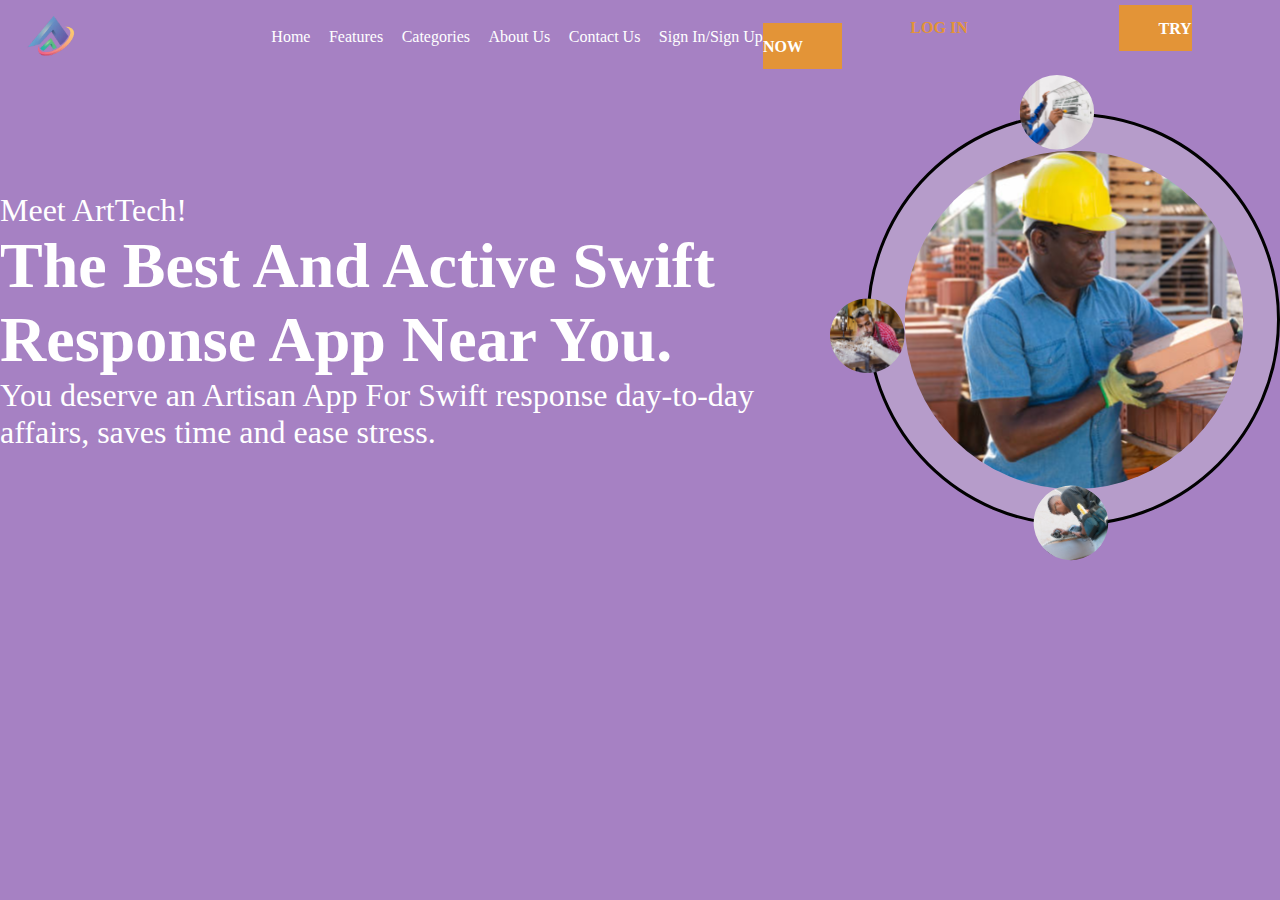
==== index.html @ ca1796ed "Started on the Hero section" ====
<!DOCTYPE html>
<html lang="en">

<head>
    <meta charset="UTF-8">
    <meta http-equiv="X-UA-Compatible" content="IE=edge">
    <meta name="viewport" content="width=device-width, initial-scale=1.0">
    <title>ArtTech</title>
    <link rel="stylesheet" href="style.css">
</head>

<body>

<nav>
    <div class="logo">
        <img src="images/logo.png" alt="logo">
    </div>
    <div class="middleNav">
        <a href="#">Home</a>
        <a href="#">Features</a>
        <a href="#">Categories</a>
        <a href="#">About Us</a>
        <a href="#">Contact Us</a>
        <a href="#">Sign In/Sign Up</a>
    </div>
    <div class="rightNav">
        <a href="#">LOG IN</a>
        <a href="#"><span class="backNav">TRY NOW</span></a>
    </div>
</nav>

<section class="heroSection">
    <div class="heroText">
        <p>Meet ArtTech!</p>
        <h1>The Best And Active Swift Response App Near You.</h1>
        <p>You deserve an Artisan App For Swift response day-to-day affairs, saves time and ease stress.</p>
    </div>
    <div class="heroSvg">
        <svg width="450" height="486" viewBox="0 0 450 486" fill="none" xmlns="http://www.w3.org/2000/svg" xmlns:xlink="http://www.w3.org/1999/xlink">
            <path d="M448.5 244.378C448.5 357.589 356.643 449.368 243.329 449.368C130.014 449.368 38.1573 357.589 38.1573 244.378C38.1573 131.166 130.014 39.3881 243.329 39.3881C356.643 39.3881 448.5 131.166 448.5 244.378Z" fill="#D9D9D9" fill-opacity="0.3" stroke="#010101" stroke-width="3"/>
            <ellipse cx="243.961" cy="245.009" rx="169.382" ry="169.233" fill="url(#pattern0)"/>
            <path d="M74.5786 260.796C74.5786 281.372 57.8836 298.053 37.2893 298.053C16.695 298.053 0 281.372 0 260.796C0 240.22 16.695 223.54 37.2893 223.54C57.8836 223.54 74.5786 240.22 74.5786 260.796Z" fill="url(#pattern1)"/>
            <ellipse cx="226.896" cy="37.2566" rx="37.2893" ry="37.2566" fill="url(#pattern2)"/>
            <ellipse rx="37.2683" ry="37.2776" transform="matrix(0.59789 -0.801579 0.802081 0.597215 240.954 447.864)" fill="url(#pattern3)"/>
            <defs>
            <pattern id="pattern0" patternContentUnits="objectBoundingBox" width="1" height="1">
            <use xlink:href="#image0_0_1" transform="translate(-0.285942) scale(0.00256844 0.00257069)"/>
            </pattern>
            <pattern id="pattern1" patternContentUnits="objectBoundingBox" width="1" height="1">
            <use xlink:href="#image1_0_1" transform="translate(-0.247509) scale(0.00244284 0.00244499)"/>
            </pattern>
            <pattern id="pattern2" patternContentUnits="objectBoundingBox" width="1" height="1">
            <use xlink:href="#image2_0_1" transform="translate(-0.249341) scale(0.00244883 0.00245098)"/>
            </pattern>
            <pattern id="pattern3" patternContentUnits="objectBoundingBox" width="1" height="1">
            <use xlink:href="#image3_0_1" transform="translate(-0.253884) scale(0.00246367)"/>
            </pattern>
            <image id="image0_0_1" width="612" height="389" xlink:href="[data-uri]"/>
            <image id="image1_0_1" width="612" height="409" xlink:href="[data-uri]"/>
            <image id="image2_0_1" width="612" height="408" xlink:href="[data-uri]"/>
            <image id="image3_0_1" width="612" height="406" xlink:href="[data-uri]"/>
            </defs>
            </svg>
    </div>
</section>

</body>

</html>
---- style.css ----
/*--- 01 TYPOGRAPHY SYSTEM

- Font sizes (px):
10 / 12 / 14 / 16 / 18 / 20 / 24 / 30 / 36 / 44 / 52 / 62 / 74 / 86 / 98

- Font weights:
Default: 400
Medium: 
Semi-bold: 
Bold: 

- Line heights:
Default: 1
Small: 
Medium: 
Paragraph default: 

- Letter spacing


-- 02 COLORS

- Primary: 
- Tints: 
- Shades: 
- Accents: 
- Greys:


--- 05 SHADOWS

--- 06 BORDER-RADIUS

Default: 

--- 07 WHITESPACE

- Spacing system (px)
2 / 4 / 8 / 12 / 16 / 24 / 32 / 48 / 64 / 80 / 96 / 128
*/


* {
    margin: 0%;
    padding: 0%;
    box-sizing: border-box;
}
body {
    background: #A681C3;
}

/****************************/
/* HEADER */
/****************************/


/****************************/
/* NAVIGATION */
/****************************/
nav {
    display: flex;
    flex-direction: row;
    justify-content: space-between;
    align-items: center;
    padding: 1% 2%;

}
nav img {
    width: 20%;
}
.logo {
    width: 20%;
}
.middleNav {
    width: 40%;
    display: flex;
    justify-content: space-between;
    
}
.middleNav a {
    color: white;
    text-decoration: none;
}
.rightNav {
    width: 40%;
    /* display: flex; */
    justify-content: space-around;
}
.rightNav a {
    color: #E39437;
    font-weight: 800;
    text-decoration: none;
    margin-left: 30%;

}
.backNav {
    background-color: #E39437;
    color: white;
    padding: 3% 8%;
}
.heroSection {
    display: flex;
    justify-content: space-between;
    align-items: center;
    color: white;
    font-size: 200%;
}
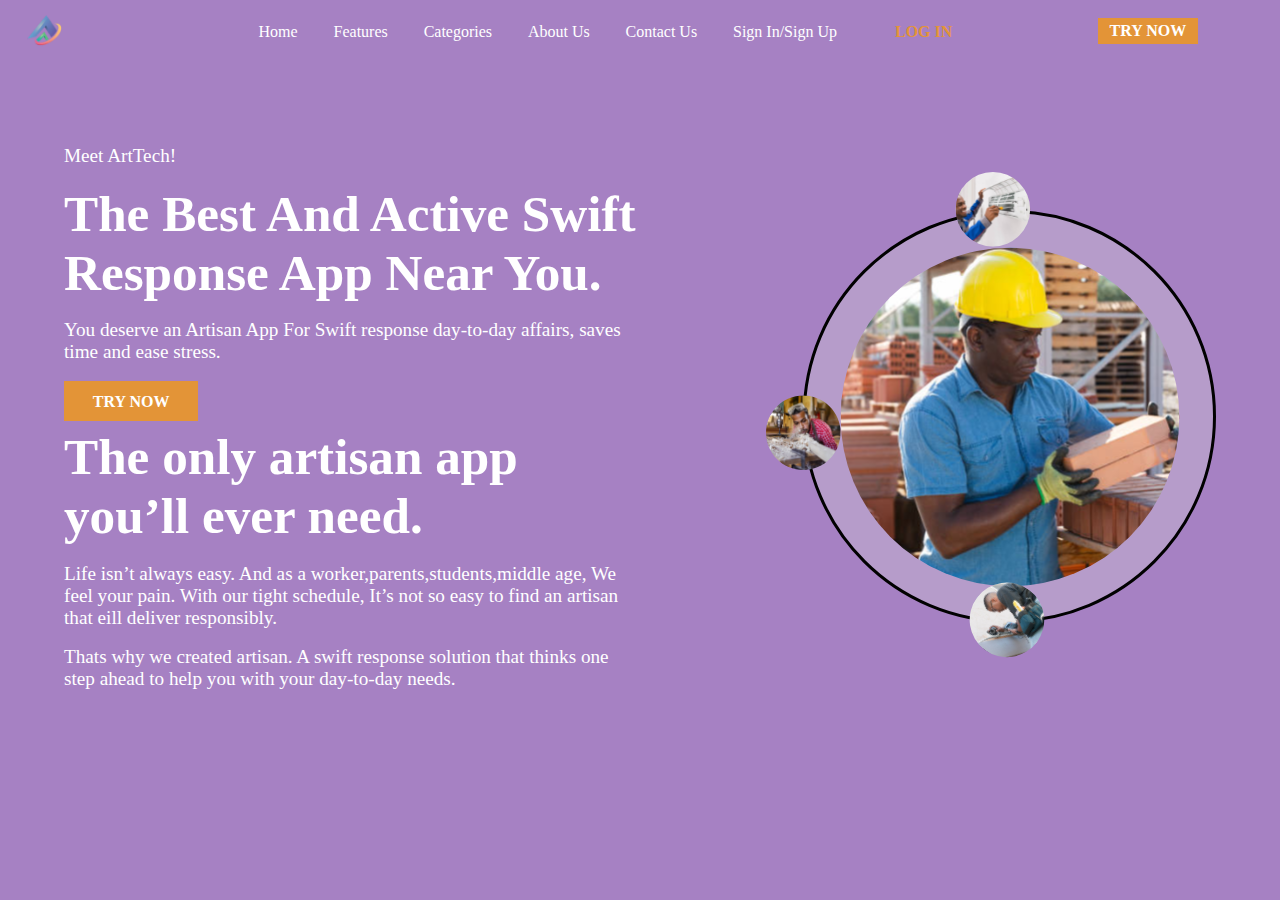
==== commit adc9a62b: "Finished with the hero section" ====
--- a/index.html
+++ b/index.html
@@ -24,8 +24,8 @@
         <a href="#">Sign In/Sign Up</a>
     </div>
     <div class="rightNav">
-        <a href="#">LOG IN</a>
-        <a href="#"><span class="backNav">TRY NOW</span></a>
+        <div class="rn1"><a href="#">LOG IN</a></div>
+        <div class="rn2"><a href="#"><span class="backNav">TRY NOW</span></a></div>
     </div>
 </nav>
 
@@ -34,9 +34,16 @@
         <p>Meet ArtTech!</p>
         <h1>The Best And Active Swift Response App Near You.</h1>
         <p>You deserve an Artisan App For Swift response day-to-day affairs, saves time and ease stress.</p>
+        <div class="try"><a href="#"><span class="tryNow">TRY NOW</span></a></div>
+        <h1>The only artisan app you’ll ever need.</h1>
+        <p>Life isn’t always easy. And as a worker,parents,students,middle age,
+            We feel your pain.  With our tight schedule, It’s not so easy to find an artisan
+            that eill deliver responsibly. </p>
+        <p>Thats why we created artisan. A swift response solution that thinks one  step
+            ahead to help you with your day-to-day needs.</p>
     </div>
     <div class="heroSvg">
-        <svg width="450" height="486" viewBox="0 0 450 486" fill="none" xmlns="http://www.w3.org/2000/svg" xmlns:xlink="http://www.w3.org/1999/xlink">
+        <svg class="eng" width="450" height="486" viewBox="0 0 450 486" fill="none" xmlns="http://www.w3.org/2000/svg" xmlns:xlink="http://www.w3.org/1999/xlink">
             <path d="M448.5 244.378C448.5 357.589 356.643 449.368 243.329 449.368C130.014 449.368 38.1573 357.589 38.1573 244.378C38.1573 131.166 130.014 39.3881 243.329 39.3881C356.643 39.3881 448.5 131.166 448.5 244.378Z" fill="#D9D9D9" fill-opacity="0.3" stroke="#010101" stroke-width="3"/>
             <ellipse cx="243.961" cy="245.009" rx="169.382" ry="169.233" fill="url(#pattern0)"/>
             <path d="M74.5786 260.796C74.5786 281.372 57.8836 298.053 37.2893 298.053C16.695 298.053 0 281.372 0 260.796C0 240.22 16.695 223.54 37.2893 223.54C57.8836 223.54 74.5786 240.22 74.5786 260.796Z" fill="url(#pattern1)"/>
--- a/style.css
+++ b/style.css
@@ -47,6 +47,7 @@
 }
 body {
     background: #A681C3;
+    font-family: "inter", Cambria, Cochin, Georgia, Times, 'Times New Roman', serif;
 }
 
 /****************************/
@@ -69,12 +70,12 @@
     width: 20%;
 }
 .logo {
-    width: 20%;
+    width: 15%;
 }
 .middleNav {
-    width: 40%;
+    width: 50%;
     display: flex;
-    justify-content: space-between;
+    justify-content: space-around;
     
 }
 .middleNav a {
@@ -82,15 +83,21 @@
     text-decoration: none;
 }
 .rightNav {
+    width: 30%;
+    display: flex;
+    justify-content: space-around;
+}
+.rn1 {
+    width: 50%;
+}
+.rn2 {
     width: 40%;
-    /* display: flex; */
-    justify-content: space-around;
 }
 .rightNav a {
     color: #E39437;
     font-weight: 800;
     text-decoration: none;
-    margin-left: 30%;
+    /* margin-left: 30%; */
 
 }
 .backNav {
@@ -98,10 +105,46 @@
     color: white;
     padding: 3% 8%;
 }
+
+/****************************/
+/* HERO SECTION */
+/****************************/
+
 .heroSection {
     display: flex;
     justify-content: space-between;
     align-items: center;
     color: white;
-    font-size: 200%;
+    /* font-size: 200%; */
+    margin: 5% 5%;
+
+}
+.heroText {
+    width: 50%;
+}
+
+/* .heroSvg {
+
+} */
+.heroText p {
+    font-size: 120%;
+    margin: 3% 0%;
+}
+.heroText h1 {
+    font-size: 320%;
+    margin: 3% 0%;
+}
+.try a {
+    text-decoration: none;
+}
+.try {
+    margin-top: 5%;
+}
+.tryNow {
+    /* margin: 3% 0%; */
+    background-color: #E39437;
+    color: white;
+    padding: 2% 5%;
+    font-weight: 800;
+    
 }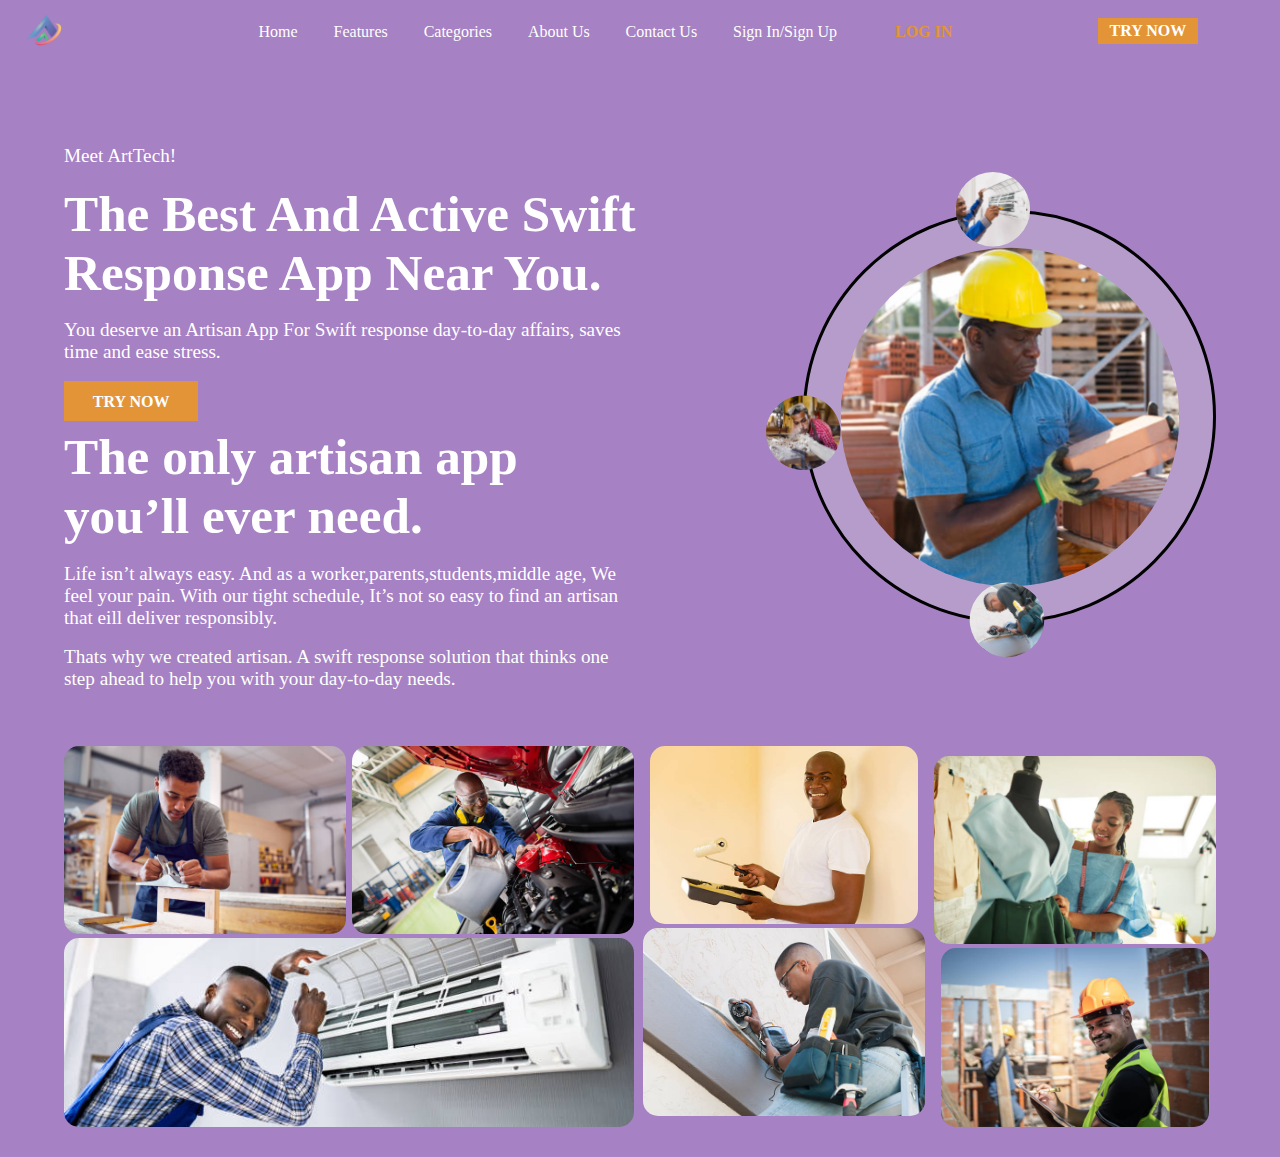
==== commit 3e0a91d6: "Added images, finished with the gallery section" ====
--- a/index.html
+++ b/index.html
@@ -11,66 +11,98 @@
 
 <body>
 
-<nav>
-    <div class="logo">
-        <img src="images/logo.png" alt="logo">
-    </div>
-    <div class="middleNav">
-        <a href="#">Home</a>
-        <a href="#">Features</a>
-        <a href="#">Categories</a>
-        <a href="#">About Us</a>
-        <a href="#">Contact Us</a>
-        <a href="#">Sign In/Sign Up</a>
-    </div>
-    <div class="rightNav">
-        <div class="rn1"><a href="#">LOG IN</a></div>
-        <div class="rn2"><a href="#"><span class="backNav">TRY NOW</span></a></div>
-    </div>
-</nav>
+    <nav>
+        <div class="logo">
+            <img src="images/logo.png" alt="logo">
+        </div>
+        <div class="middleNav">
+            <a href="#">Home</a>
+            <a href="#">Features</a>
+            <a href="#">Categories</a>
+            <a href="#">About Us</a>
+            <a href="#">Contact Us</a>
+            <a href="#">Sign In/Sign Up</a>
+        </div>
+        <div class="rightNav">
+            <div class="rn1"><a href="#">LOG IN</a></div>
+            <div class="rn2"><a href="#"><span class="backNav">TRY NOW</span></a></div>
+        </div>
+    </nav>
 
-<section class="heroSection">
-    <div class="heroText">
-        <p>Meet ArtTech!</p>
-        <h1>The Best And Active Swift Response App Near You.</h1>
-        <p>You deserve an Artisan App For Swift response day-to-day affairs, saves time and ease stress.</p>
-        <div class="try"><a href="#"><span class="tryNow">TRY NOW</span></a></div>
-        <h1>The only artisan app you’ll ever need.</h1>
-        <p>Life isn’t always easy. And as a worker,parents,students,middle age,
-            We feel your pain.  With our tight schedule, It’s not so easy to find an artisan
-            that eill deliver responsibly. </p>
-        <p>Thats why we created artisan. A swift response solution that thinks one  step
-            ahead to help you with your day-to-day needs.</p>
-    </div>
-    <div class="heroSvg">
-        <svg class="eng" width="450" height="486" viewBox="0 0 450 486" fill="none" xmlns="http://www.w3.org/2000/svg" xmlns:xlink="http://www.w3.org/1999/xlink">
-            <path d="M448.5 244.378C448.5 357.589 356.643 449.368 243.329 449.368C130.014 449.368 38.1573 357.589 38.1573 244.378C38.1573 131.166 130.014 39.3881 243.329 39.3881C356.643 39.3881 448.5 131.166 448.5 244.378Z" fill="#D9D9D9" fill-opacity="0.3" stroke="#010101" stroke-width="3"/>
-            <ellipse cx="243.961" cy="245.009" rx="169.382" ry="169.233" fill="url(#pattern0)"/>
-            <path d="M74.5786 260.796C74.5786 281.372 57.8836 298.053 37.2893 298.053C16.695 298.053 0 281.372 0 260.796C0 240.22 16.695 223.54 37.2893 223.54C57.8836 223.54 74.5786 240.22 74.5786 260.796Z" fill="url(#pattern1)"/>
-            <ellipse cx="226.896" cy="37.2566" rx="37.2893" ry="37.2566" fill="url(#pattern2)"/>
-            <ellipse rx="37.2683" ry="37.2776" transform="matrix(0.59789 -0.801579 0.802081 0.597215 240.954 447.864)" fill="url(#pattern3)"/>
-            <defs>
-            <pattern id="pattern0" patternContentUnits="objectBoundingBox" width="1" height="1">
-            <use xlink:href="#image0_0_1" transform="translate(-0.285942) scale(0.00256844 0.00257069)"/>
-            </pattern>
-            <pattern id="pattern1" patternContentUnits="objectBoundingBox" width="1" height="1">
-            <use xlink:href="#image1_0_1" transform="translate(-0.247509) scale(0.00244284 0.00244499)"/>
-            </pattern>
-            <pattern id="pattern2" patternContentUnits="objectBoundingBox" width="1" height="1">
-            <use xlink:href="#image2_0_1" transform="translate(-0.249341) scale(0.00244883 0.00245098)"/>
-            </pattern>
-            <pattern id="pattern3" patternContentUnits="objectBoundingBox" width="1" height="1">
-            <use xlink:href="#image3_0_1" transform="translate(-0.253884) scale(0.00246367)"/>
-            </pattern>
-            <image id="image0_0_1" width="612" height="389" xlink:href="[data-uri]"/>
-            <image id="image1_0_1" width="612" height="409" xlink:href="[data-uri]"/>
-            <image id="image2_0_1" width="612" height="408" xlink:href="[data-uri]"/>
-            <image id="image3_0_1" width="612" height="406" xlink:href="[data-uri]"/>
-            </defs>
+    <section class="heroSection">
+        <div class="heroText">
+            <p>Meet ArtTech!</p>
+            <h1>The Best And Active Swift Response App Near You.</h1>
+            <p>You deserve an Artisan App For Swift response day-to-day affairs, saves time and ease stress.</p>
+            <div class="try"><a href="#"><span class="tryNow">TRY NOW</span></a></div>
+            <h1>The only artisan app you’ll ever need.</h1>
+            <p>Life isn’t always easy. And as a worker,parents,students,middle age,
+                We feel your pain. With our tight schedule, It’s not so easy to find an artisan that eill deliver
+                responsibly. </p>
+            <p>Thats why we created artisan. A swift response solution that thinks one step ahead to help you with your
+                day-to-day needs.</p>
+        </div>
+        <div class="heroSvg">
+            <svg class="eng" width="450" height="486" viewBox="0 0 450 486" fill="none"
+                xmlns="http://www.w3.org/2000/svg" xmlns:xlink="http://www.w3.org/1999/xlink">
+                <path
+                    d="M448.5 244.378C448.5 357.589 356.643 449.368 243.329 449.368C130.014 449.368 38.1573 357.589 38.1573 244.378C38.1573 131.166 130.014 39.3881 243.329 39.3881C356.643 39.3881 448.5 131.166 448.5 244.378Z"
+                    fill="#D9D9D9" fill-opacity="0.3" stroke="#010101" stroke-width="3" />
+                <ellipse cx="243.961" cy="245.009" rx="169.382" ry="169.233" fill="url(#pattern0)" />
+                <path
+                    d="M74.5786 260.796C74.5786 281.372 57.8836 298.053 37.2893 298.053C16.695 298.053 0 281.372 0 260.796C0 240.22 16.695 223.54 37.2893 223.54C57.8836 223.54 74.5786 240.22 74.5786 260.796Z"
+                    fill="url(#pattern1)" />
+                <ellipse cx="226.896" cy="37.2566" rx="37.2893" ry="37.2566" fill="url(#pattern2)" />
+                <ellipse rx="37.2683" ry="37.2776"
+                    transform="matrix(0.59789 -0.801579 0.802081 0.597215 240.954 447.864)" fill="url(#pattern3)" />
+                <defs>
+                    <pattern id="pattern0" patternContentUnits="objectBoundingBox" width="1" height="1">
+                        <use xlink:href="#image0_0_1" transform="translate(-0.285942) scale(0.00256844 0.00257069)" />
+                    </pattern>
+                    <pattern id="pattern1" patternContentUnits="objectBoundingBox" width="1" height="1">
+                        <use xlink:href="#image1_0_1" transform="translate(-0.247509) scale(0.00244284 0.00244499)" />
+                    </pattern>
+                    <pattern id="pattern2" patternContentUnits="objectBoundingBox" width="1" height="1">
+                        <use xlink:href="#image2_0_1" transform="translate(-0.249341) scale(0.00244883 0.00245098)" />
+                    </pattern>
+                    <pattern id="pattern3" patternContentUnits="objectBoundingBox" width="1" height="1">
+                        <use xlink:href="#image3_0_1" transform="translate(-0.253884) scale(0.00246367)" />
+                    </pattern>
+                    <image id="image0_0_1" width="612" height="389"
+                        xlink:href="[data-uri]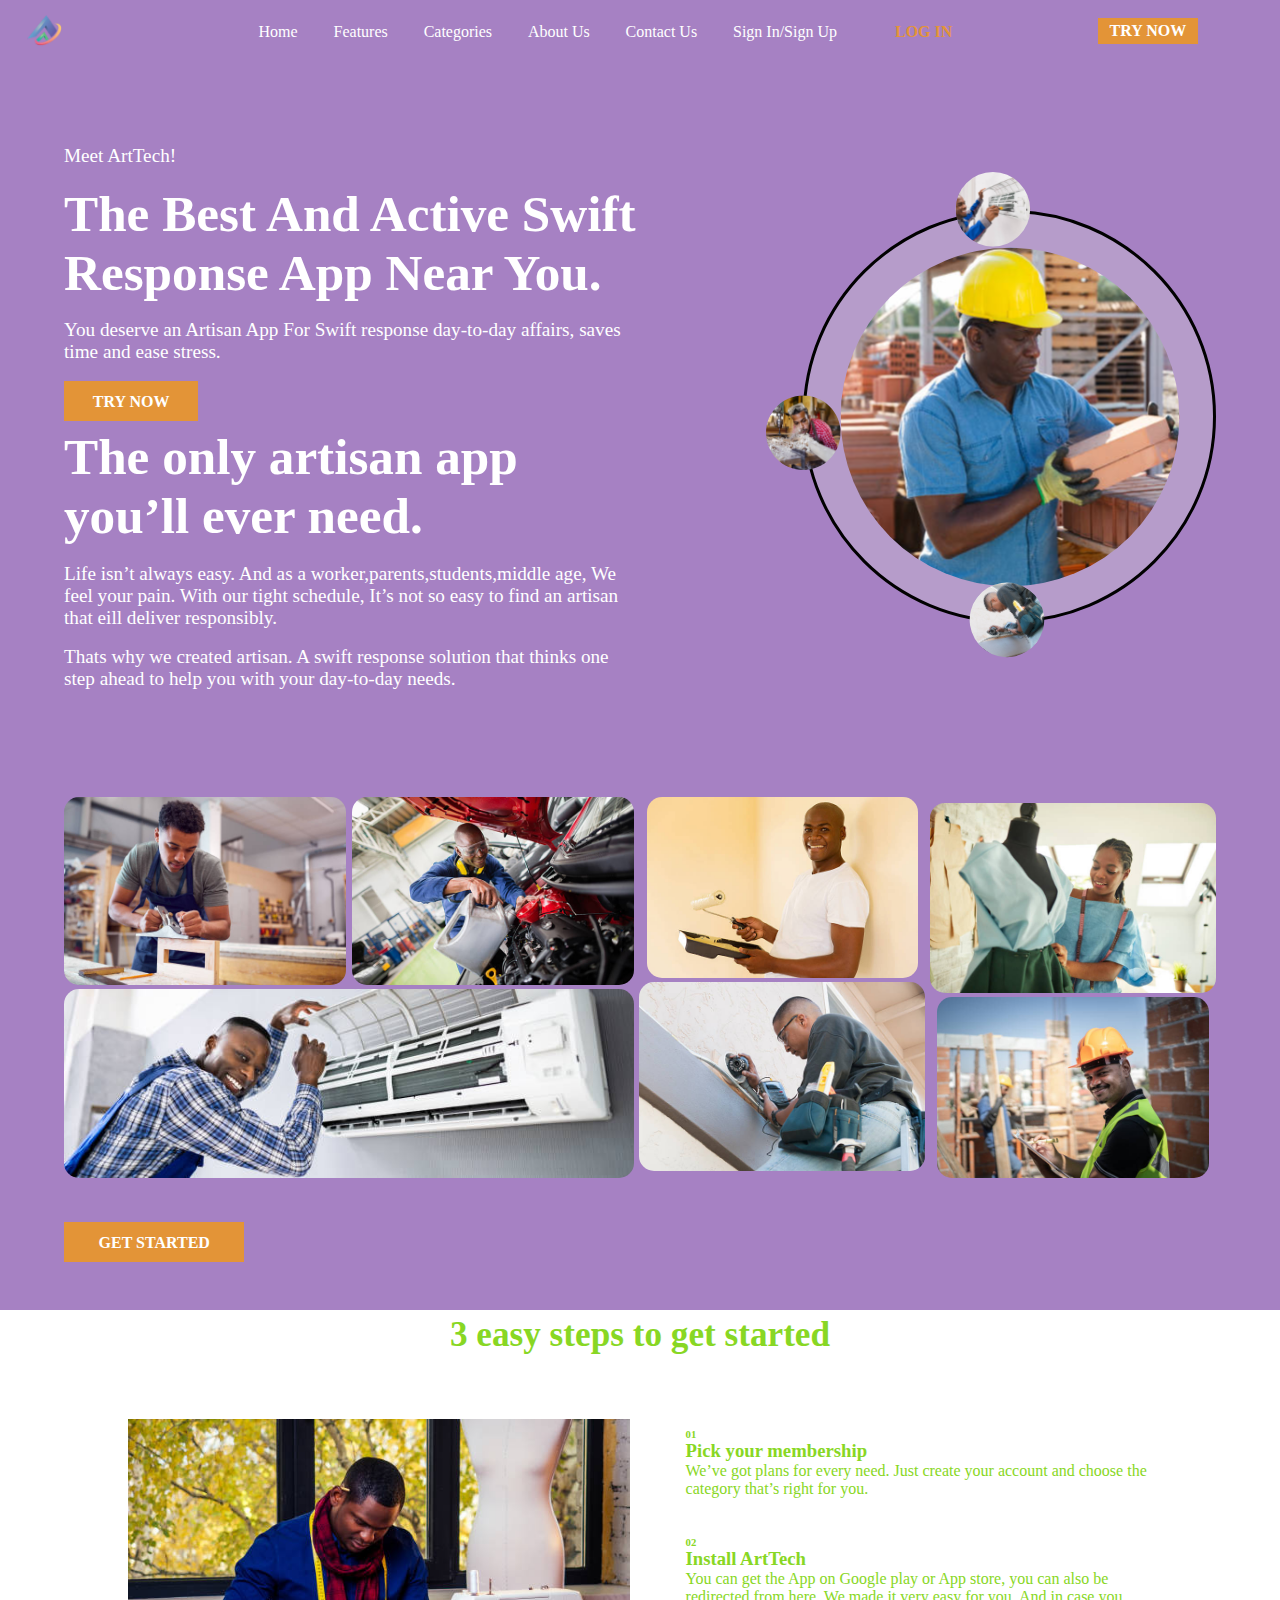
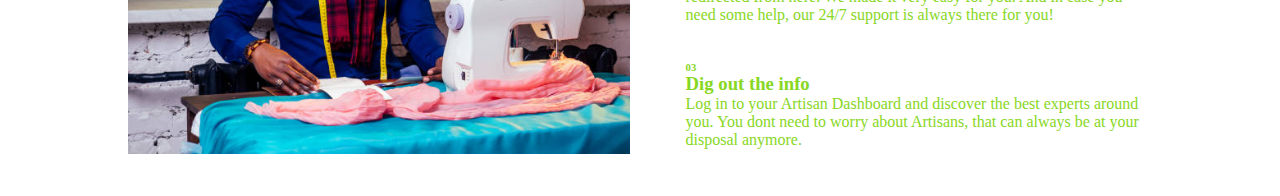
==== commit e1bf5d73: "Working on the Steps section" ====
--- a/index.html
+++ b/index.html
@@ -103,6 +103,39 @@
         </div>
 
     </section>
+    <div class="start"><a href="#"><span class="startNow">GET STARTED</span></a></div>
+
+    <section class="steps">
+        <h1>3 easy steps to get started</h1>
+        <div class="stepFlex">
+            <div class="stepImg">
+                <img src="images\tailor2.jpg" alt="image" class="tail">
+            </div>
+            <div class="stepText">
+                <div class="stepText1">
+                    <h6>01</h6>
+                    <h3>Pick your membership</h3>
+                    <p>We’ve got plans for every need. Just create your account and choose the category that’s right for
+                        you.</p>
+                </div>
+                <div class="stepText2">
+                    <h6>02</h6>
+                    <h3>Install ArtTech</h3>
+                    <p>You can get the App on Google play or App store, you can
+                        also be redirected from here. We made it very easy for you.
+                        And in case you need some help, our 24/7 support is always
+                        there for you!</p>
+                </div>
+                <div class="stepText3">
+                    <h6>03</h6>
+                    <h3>Dig out the info</h3>
+                    <p>Log in to your Artisan Dashboard and discover the best experts
+                        around you. You dont need to worry about Artisans, that can
+                        always be at your disposal anymore.</p>
+                </div>
+            </div>
+        </div>
+    </section>
 </body>
 
 </html>--- a/style.css
+++ b/style.css
@@ -46,25 +46,24 @@
     box-sizing: border-box;
 }
 body {
+    font-family: "inter", Cambria, Cochin, Georgia, Times, 'Times New Roman', serif;
+}
+
+/****************************/
+/* HEADER */
+/****************************/
+
+
+/****************************/
+/* NAVIGATION */
+/****************************/
+nav {
+    display: flex;
+    flex-direction: row;
+    justify-content: space-between;
+    align-items: center;
+    padding: 1% 2%;
     background: #A681C3;
-    font-family: "inter", Cambria, Cochin, Georgia, Times, 'Times New Roman', serif;
-}
-
-/****************************/
-/* HEADER */
-/****************************/
-
-
-/****************************/
-/* NAVIGATION */
-/****************************/
-nav {
-    display: flex;
-    flex-direction: row;
-    justify-content: space-between;
-    align-items: center;
-    padding: 1% 2%;
-
 }
 nav img {
     width: 20%;
@@ -116,8 +115,8 @@
     align-items: center;
     color: white;
     /* font-size: 200%; */
-    margin: 5% 5%;
-
+    padding: 5% 5%;
+    background: #A681C3;
 }
 .heroText {
     width: 50%;
@@ -156,7 +155,9 @@
 .gallery {
     display: flex;
     justify-content: space-between;
-    margin: -2% 5% 2% 5%;
+    padding: 2% 5% 10% 5%;
+    /* margin: -2% 5% 2% 5%; */
+    background: #A681C3;
 }
 .gallery img {
     border-radius: 15px;
@@ -182,7 +183,7 @@
 }
 
 .secondGal {
-    width: 24.5%;
+    width: 24.8%;
     display: flex;
     flex-direction: column;
     justify-content: space-around
@@ -196,7 +197,7 @@
 }
 
 .thirdGal {
-    width: 24.5%;
+    width: 24.8%;
     display: flex;
     flex-direction: column;
     justify-content: space-around
@@ -213,4 +214,48 @@
 }
 .upFirst img, .downFirst img {
     width: 100%;
+}
+.start a {
+    text-decoration: none;
+}
+.start {
+    margin: -6% 5% 4% 5%;
+}
+.startNow {
+    background-color: #E39437;
+    color: white;
+    padding: 1% 3%;
+    font-weight: 800;
+    
+}
+
+/****************************/
+/* STEPS SECTION */
+/****************************/
+
+.steps h1 {
+    font-size: 220%;
+    color: #88D724;
+    text-align: center;
+    margin: 5% 0%;
+}
+.stepFlex {
+    display: flex;
+    justify-content: space-between;
+    align-items: center;
+    margin: 3% 10%;
+}
+.tail {
+    width: 90%;
+}
+.stepText {
+    width: 50%;
+    display: flex;
+    /* justify-content: space-between; */
+    flex-direction: column;
+    align-items: cener;
+    color: #88D724;
+}
+.stepText2 {
+    margin: 8% 0%;
 }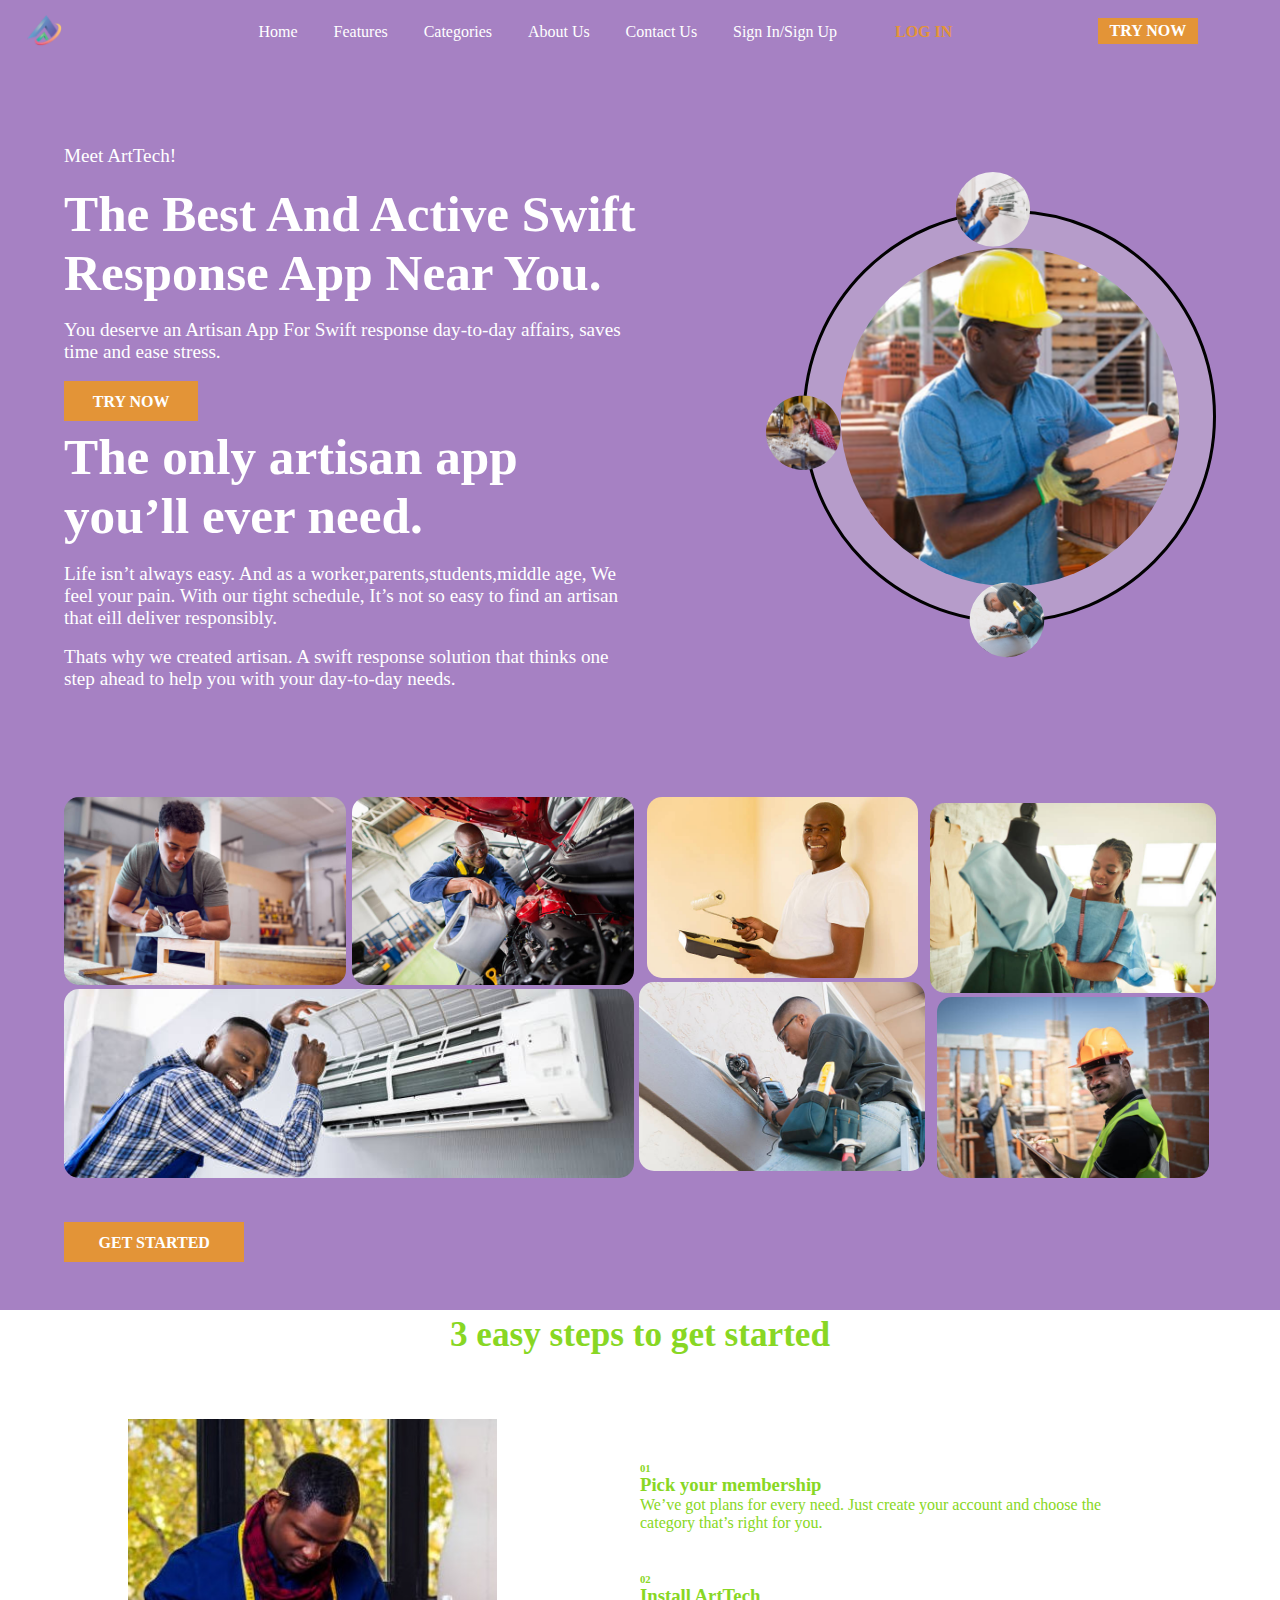
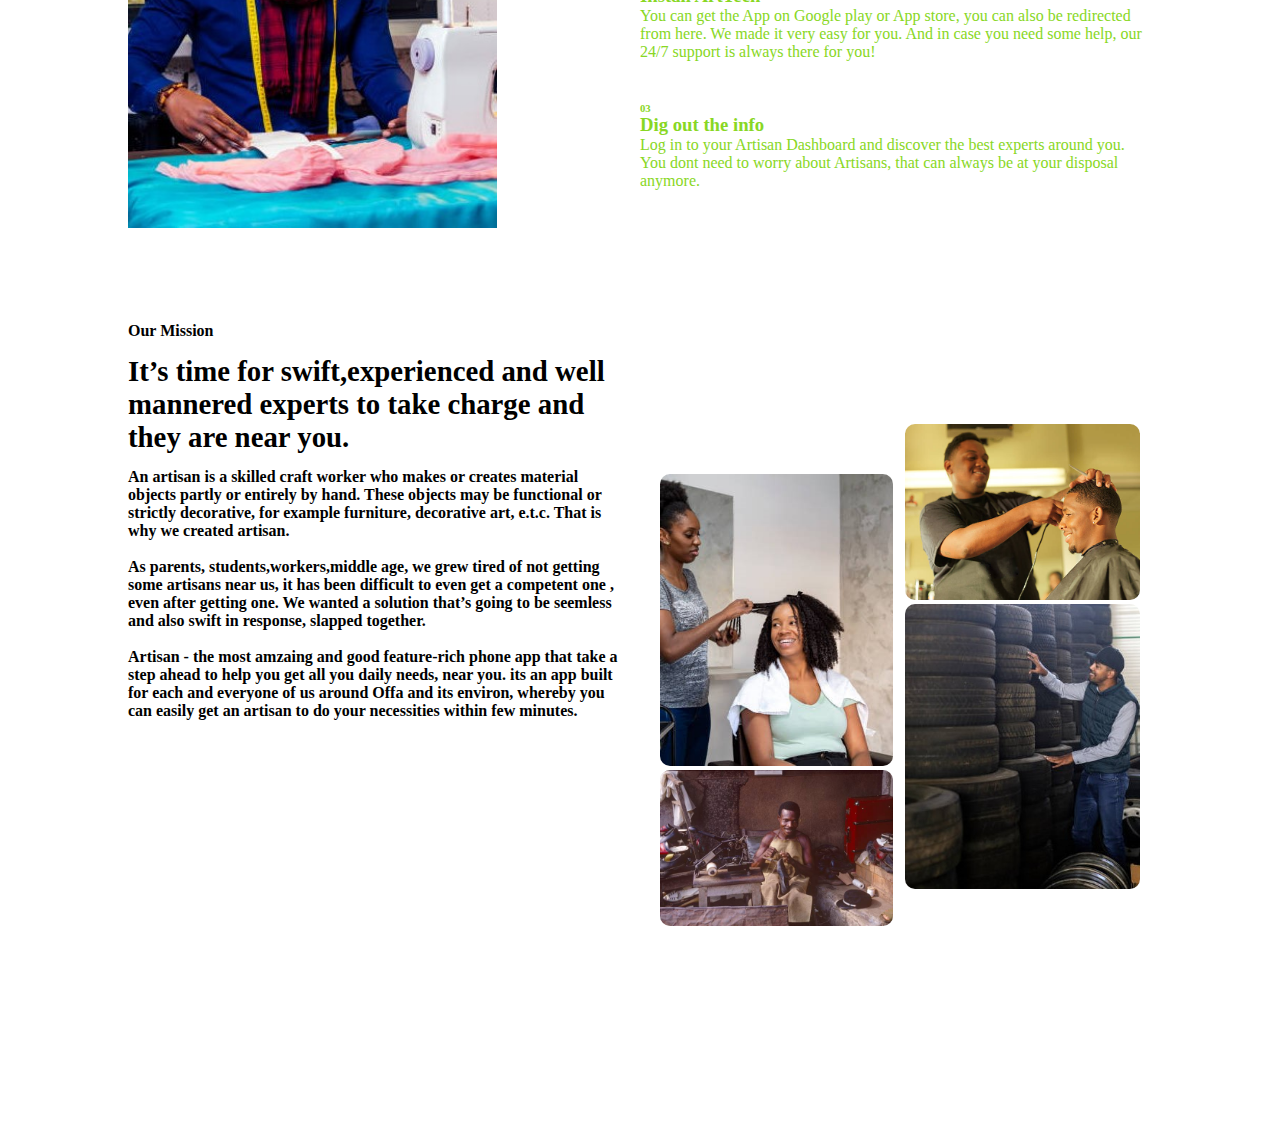
==== commit a0cf0824: "Finished the mission section" ====
--- a/index.html
+++ b/index.html
@@ -111,6 +111,7 @@
             <div class="stepImg">
                 <img src="images\tailor2.jpg" alt="image" class="tail">
             </div>
+
             <div class="stepText">
                 <div class="stepText1">
                     <h6>01</h6>
@@ -136,6 +137,32 @@
             </div>
         </div>
     </section>
+
+    <section class="mission">
+        <div class="missionText">
+            <p>Our Mission</p>
+            <h1>It’s time for swift,experienced and well mannered experts to take charge and they are near you.</h1>
+            <p>An artisan is a skilled craft worker who makes or creates material objects partly or entirely by hand.
+                These objects may be functional or strictly decorative, for example furniture, decorative art, e.t.c.
+                That is why we created artisan.</p><br>
+            <p>As parents, students,workers,middle age, we grew tired of not getting some artisans near us, it has been
+                difficult to even get a competent one , even after getting one. We wanted a solution that’s going to be
+                seemless and also swift in response, slapped together.</p><br>
+            <p>Artisan - the most amzaing and good feature-rich phone app that take a step ahead to help you get all you
+                daily needs, near you. its an app built for each and everyone of us around Offa and its environ, whereby
+                you can easily get an artisan to do your necessities within few minutes.</p><br>
+        </div>
+        <div class="missionImages">
+            <div class="firstImg">
+                <img src="images\stylist6.jpg" alt="image">
+                <img src="images\shoe2.jpg" alt="image">
+            </div>
+            <div class="secondImg">
+                <img src="images\barber5.jpg" alt="image">
+                <img src="images\vulcanizer.jpg" alt="image">
+            </div>
+        </div>
+    </section>
 </body>
 
 </html>--- a/style.css
+++ b/style.css
@@ -258,4 +258,51 @@
 }
 .stepText2 {
     margin: 8% 0%;
+}
+
+.stepImg {
+    width: 40%;
+}
+
+
+/****************************/
+/* MISSION SECTION */
+/****************************/
+
+.mission {
+    margin: 15% 10%;
+}
+.missionText h1 {
+    font-size: 180%;
+    margin: 3% 0%;
+}
+.missionText p {
+    font-weight: 700;
+}
+.mission {
+    display: flex;
+    justify-content: space-between;
+}
+.missionText {
+    width: 48%;
+    /* align-self: flex-start; */
+    margin-top: -10%;
+}
+.missionImages {
+    display: flex;
+    width: 48%;
+    /* align-self: flex-end; */
+    justify-content: space-between;
+}
+
+.firstImg img, .secondImg img {
+    width: 95%;
+    border-radius: 10px;
+    -webkit-border-radius: 10px;
+    -moz-border-radius: 10px;
+    -ms-border-radius: 10px;
+    -o-border-radius: 10px;
+}
+.firstImg {
+    margin-top: 10%;
 }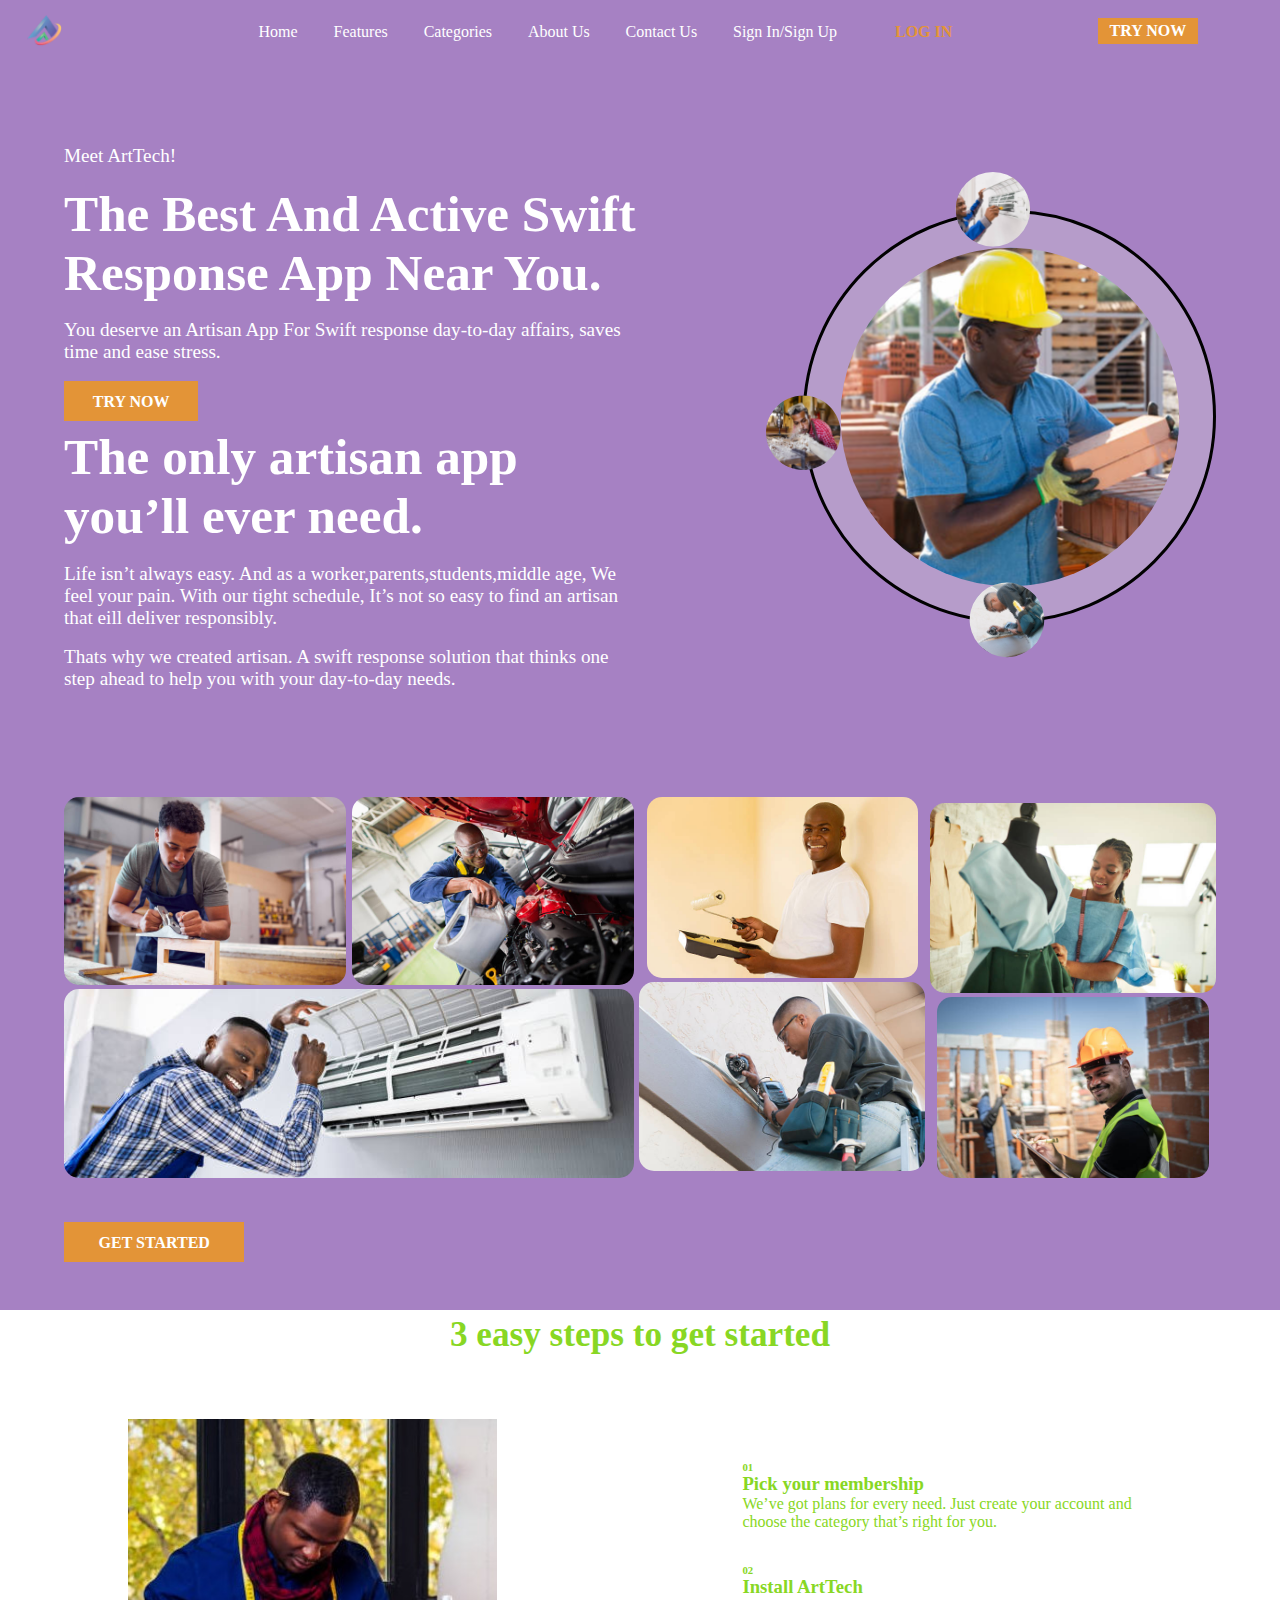
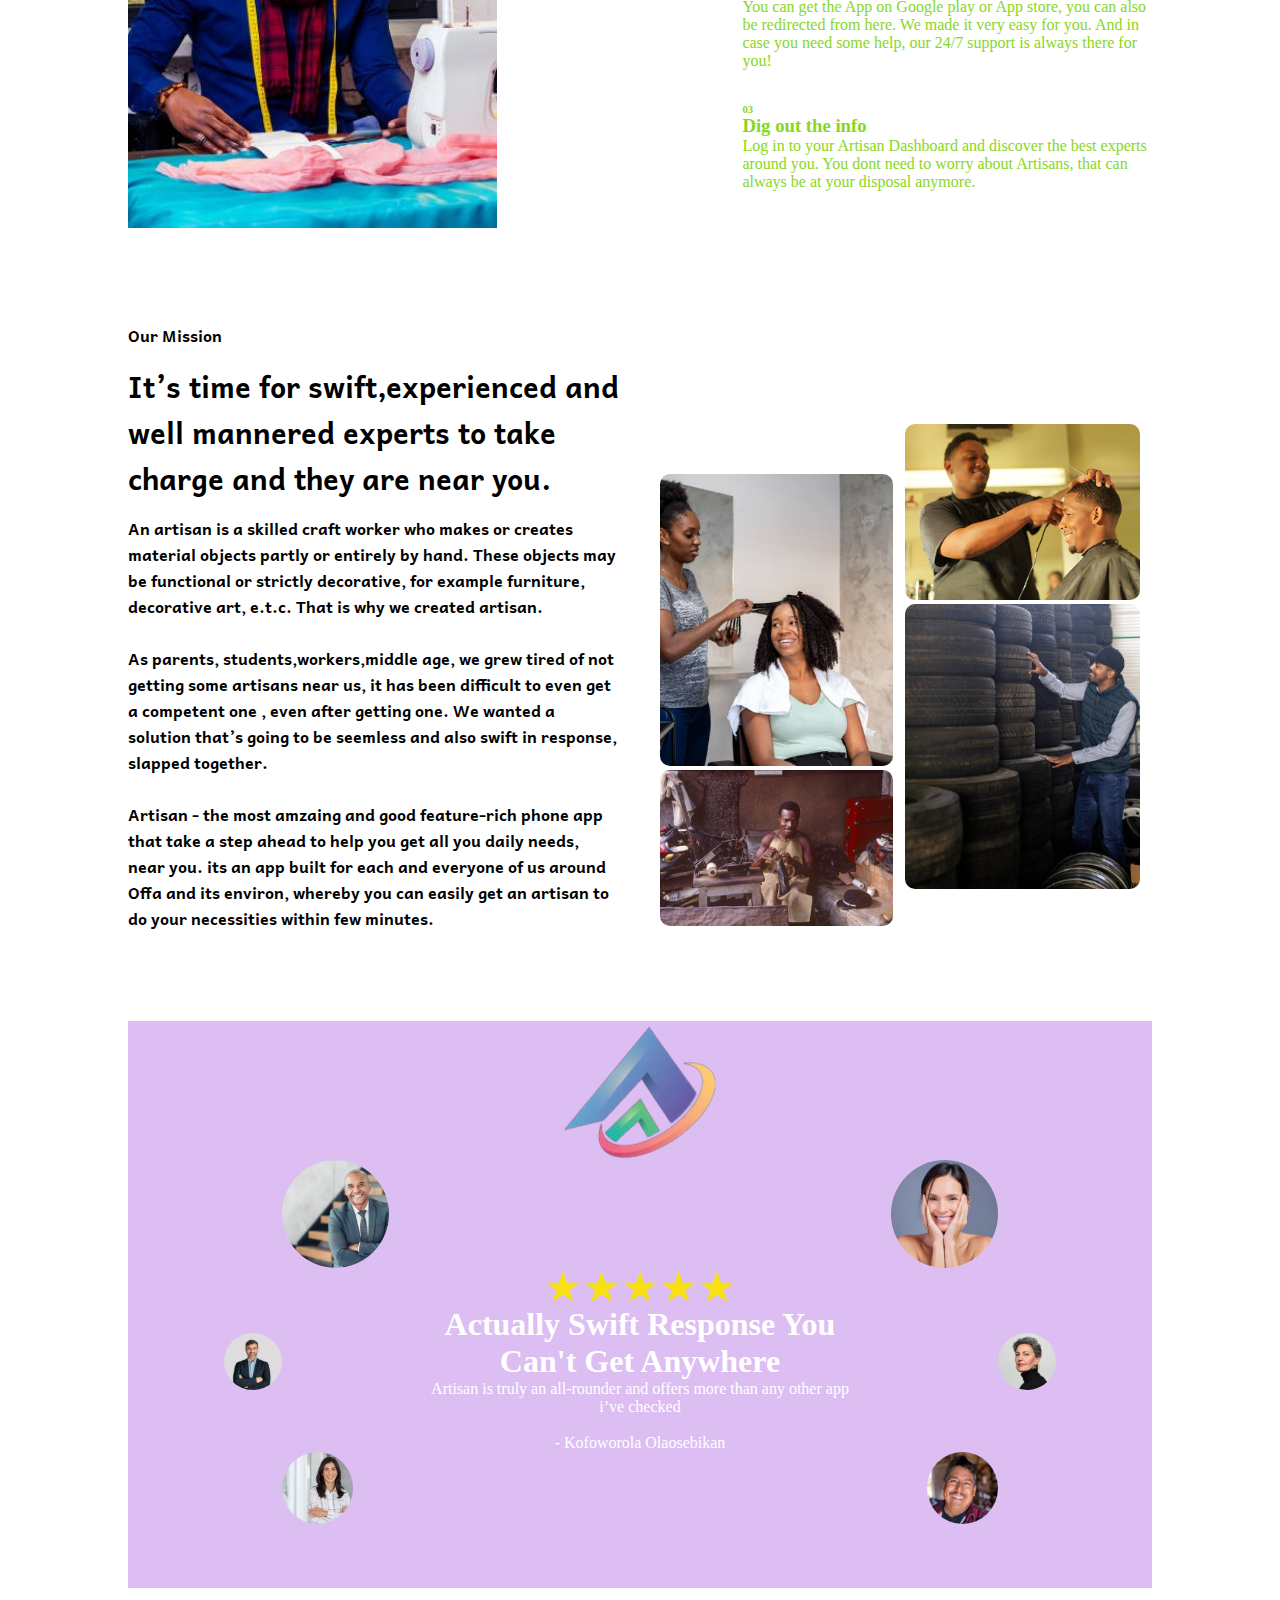
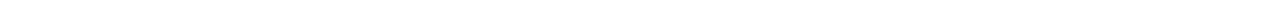
==== commit ddecc1a8: "Finished with the rating section" ====
--- a/index.html
+++ b/index.html
@@ -6,6 +6,9 @@
     <meta http-equiv="X-UA-Compatible" content="IE=edge">
     <meta name="viewport" content="width=device-width, initial-scale=1.0">
     <title>ArtTech</title>
+    <link rel="preconnect" href="https://fonts.googleapis.com">
+    <link rel="preconnect" href="https://fonts.gstatic.com" crossorigin>
+    <link href="https://fonts.googleapis.com/css2?family=Andika&display=swap" rel="stylesheet">
     <link rel="stylesheet" href="style.css">
 </head>
 
@@ -163,6 +166,34 @@
             </div>
         </div>
     </section>
+    <section class="rating">
+        <div class="topRate">
+            <img src="images\eclipse12.svg" alt="image" id="ref1">
+            <img src="images\ellipse11.svg" alt="image" id="logoSvg">
+            <img src="images\ellipse13.svg" alt="image" id="ref2">
+        </div>
+        <div class="middleRate">
+            <img src="images\ellipse16.svg" alt="image" id="ref3">
+            <div class="stars">
+                <div class="starIcons">
+                    <img src="images\star.svg" alt="star">
+                    <img src="images\star.svg" alt="star">
+                    <img src="images\star.svg" alt="star">
+                    <img src="images\star.svg" alt="star">
+                    <img src="images\star.svg" alt="star">
+                </div>
+                <h1>Actually Swift Response You <br>Can't Get Anywhere</h1>
+                <p>Artisan is truly an all-rounder and offers more than any
+                    other app i’ve checked</p> <br>
+                    <p>- Kofoworola Olaosebikan</p>
+            </div>
+            <img src="images\ellipse14.svg" alt="image" id="ref4">
+        </div>
+        <div class="bottomRate">
+            <img src="images\ellipse17.svg" alt="image" id="ref5">
+            <img src="images\ellipse15.svg" alt="image" id="ref6">
+        </div>
+    </section>
 </body>
 
 </html>--- a/style.css
+++ b/style.css
@@ -249,7 +249,7 @@
     width: 90%;
 }
 .stepText {
-    width: 50%;
+    width: 40%;
     display: flex;
     /* justify-content: space-between; */
     flex-direction: column;
@@ -263,6 +263,10 @@
 .stepImg {
     width: 40%;
 }
+.stepImg img {
+    animation: move 1.4s infinite ease-in-out alternate;
+    -webkit-animation: move 1.4s infinite ease-in-out alternate;
+}
 
 
 /****************************/
@@ -270,14 +274,15 @@
 /****************************/
 
 .mission {
-    margin: 15% 10%;
+    margin: 15% 10% 5% 10%;
 }
 .missionText h1 {
     font-size: 180%;
     margin: 3% 0%;
+    font-weight: 800;
 }
 .missionText p {
-    font-weight: 700;
+    font-weight: 800;
 }
 .mission {
     display: flex;
@@ -287,6 +292,7 @@
     width: 48%;
     /* align-self: flex-start; */
     margin-top: -10%;
+    font-family: 'Andika', sans-serif;
 }
 .missionImages {
     display: flex;
@@ -302,7 +308,82 @@
     -moz-border-radius: 10px;
     -ms-border-radius: 10px;
     -o-border-radius: 10px;
+    animation: move 1.4s infinite ease-in-out alternate;
+    -webkit-animation: move 1.4s infinite ease-in-out alternate;
+}
+@keyframes move {
+    from {
+        transform: translateY(0px);
+        -webkit-transform: translateY(0px);
+        -moz-transform: translateY(0px);
+        -ms-transform: translateY(0px);
+        -o-transform: translateY(0px);
+}
+to {
+    transform: translateY(-20px);
+    -webkit-transform: translateY(-20px);
+    -moz-transform: translateY(-20px);
+    -ms-transform: translateY(-20px);
+    -o-transform: translateY(-20px);
+}
 }
 .firstImg {
     margin-top: 10%;
+}
+
+
+/****************************/
+/* RATING SECTION */
+/****************************/
+
+.rating {
+    display: flex;
+    flex-direction: column;
+    justify-content: space-around;
+    margin: 3% 10%;
+    background-color: #DCBEF3;
+    padding: 5% 12%;
+}
+.topRate {
+    display: flex;
+    justify-content: space-between;
+}
+.topRate img {
+    width: 15%;
+}
+#logoSvg {
+    width: 70%;
+    align-self: flex-start;
+    margin-top: -34%;
+}
+.middleRate {
+    display: flex;
+    justify-content: space-between;
+    align-items: center;
+    margin-top: -10%;
+}
+.middleRate img {
+    width: 8%;
+}
+.stars {
+    width: 60%;
+    text-align: center;
+    color: white;
+}
+.stars p {
+    text-align: center;
+}
+
+#ref3 {
+    margin: 0% -8%;
+}
+#ref4 {
+    margin: 0% -8%;
+}
+.bottomRate {
+    display: flex;
+    justify-content: space-between;
+}
+.bottomRate img {
+    width: 10%;
 }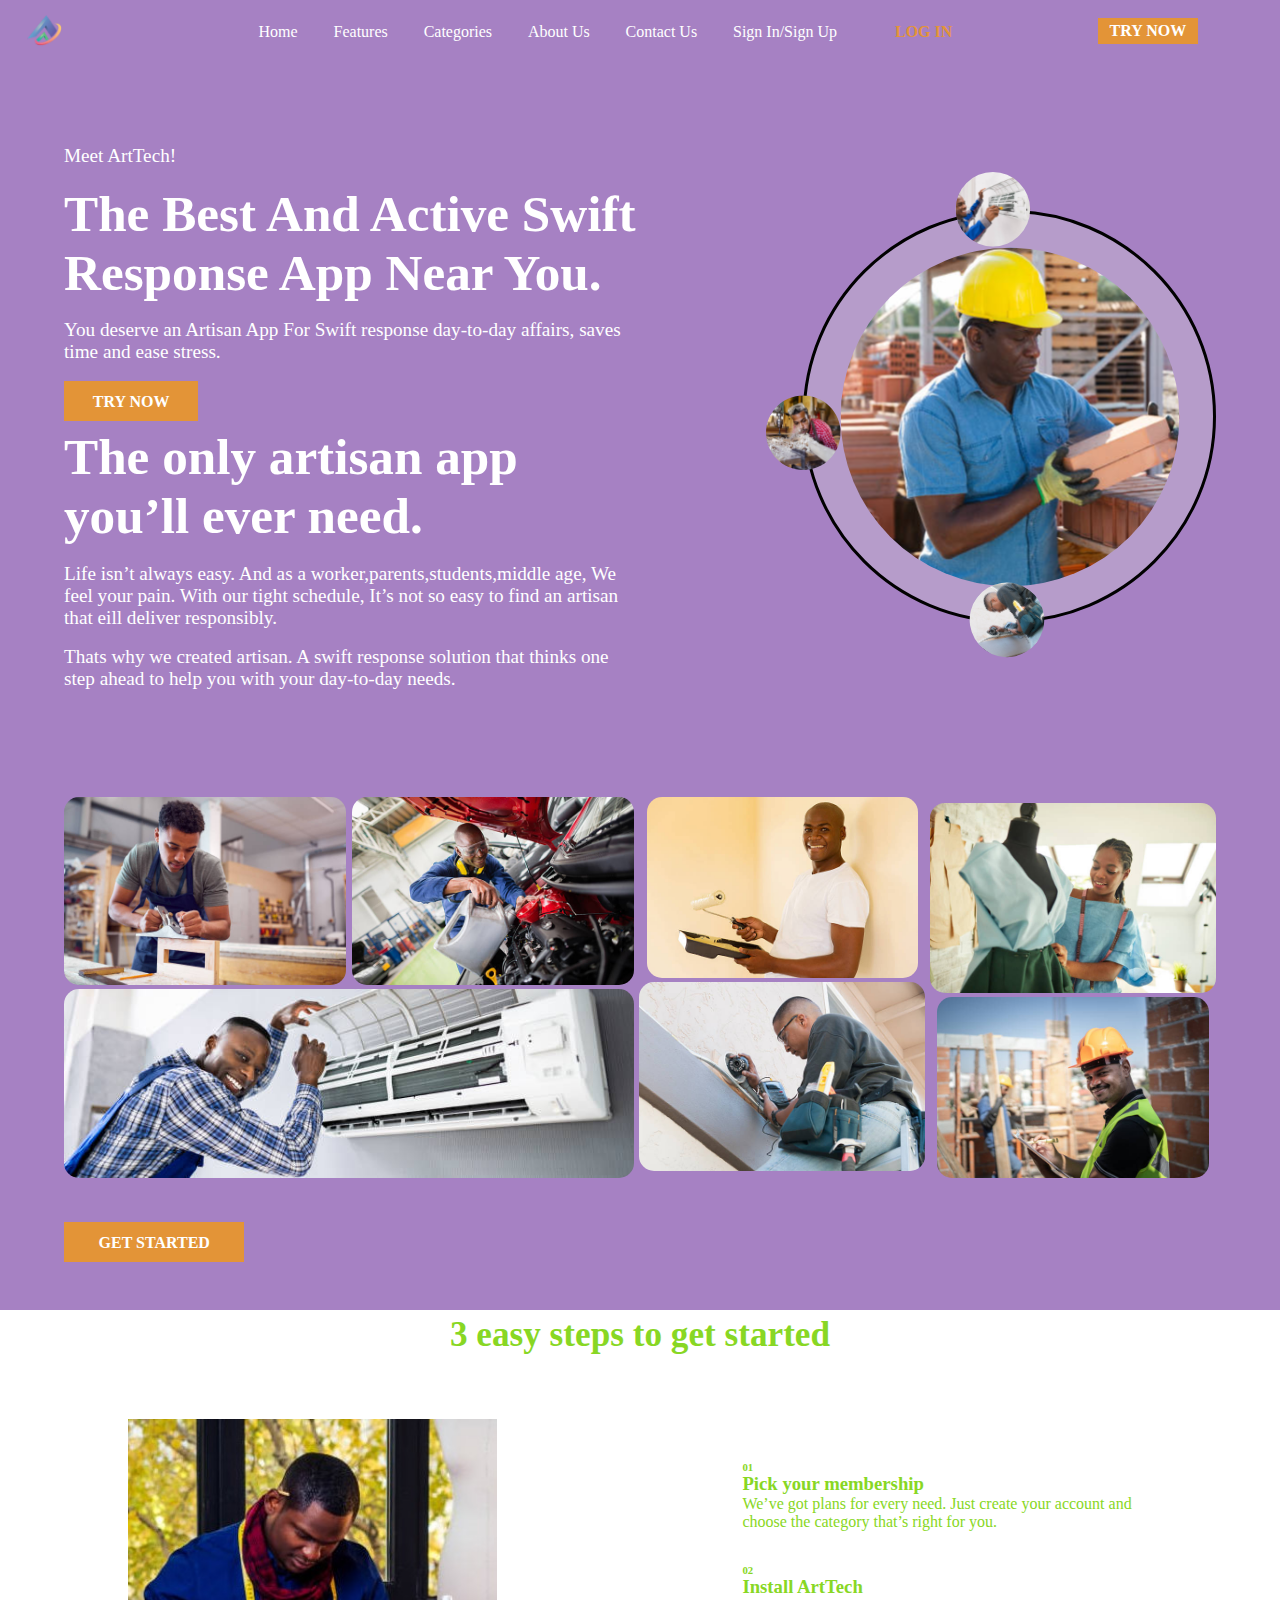
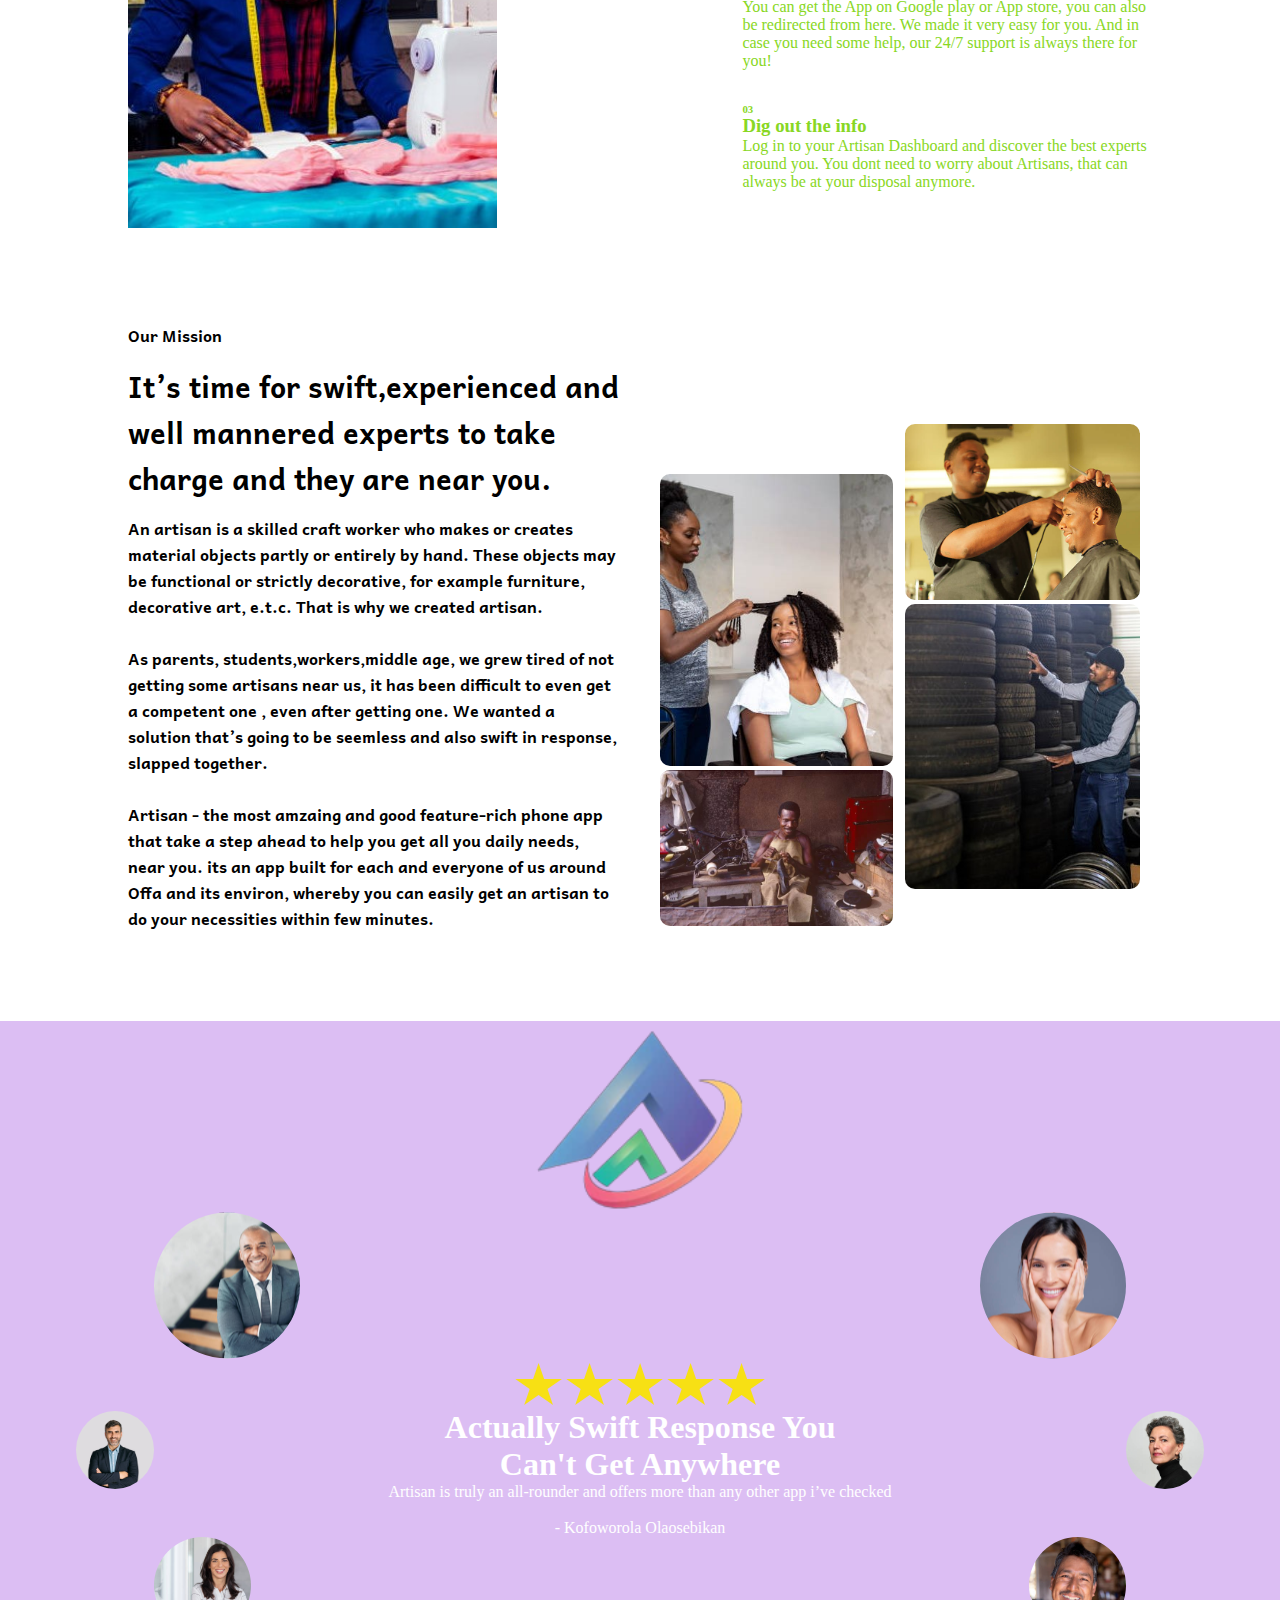
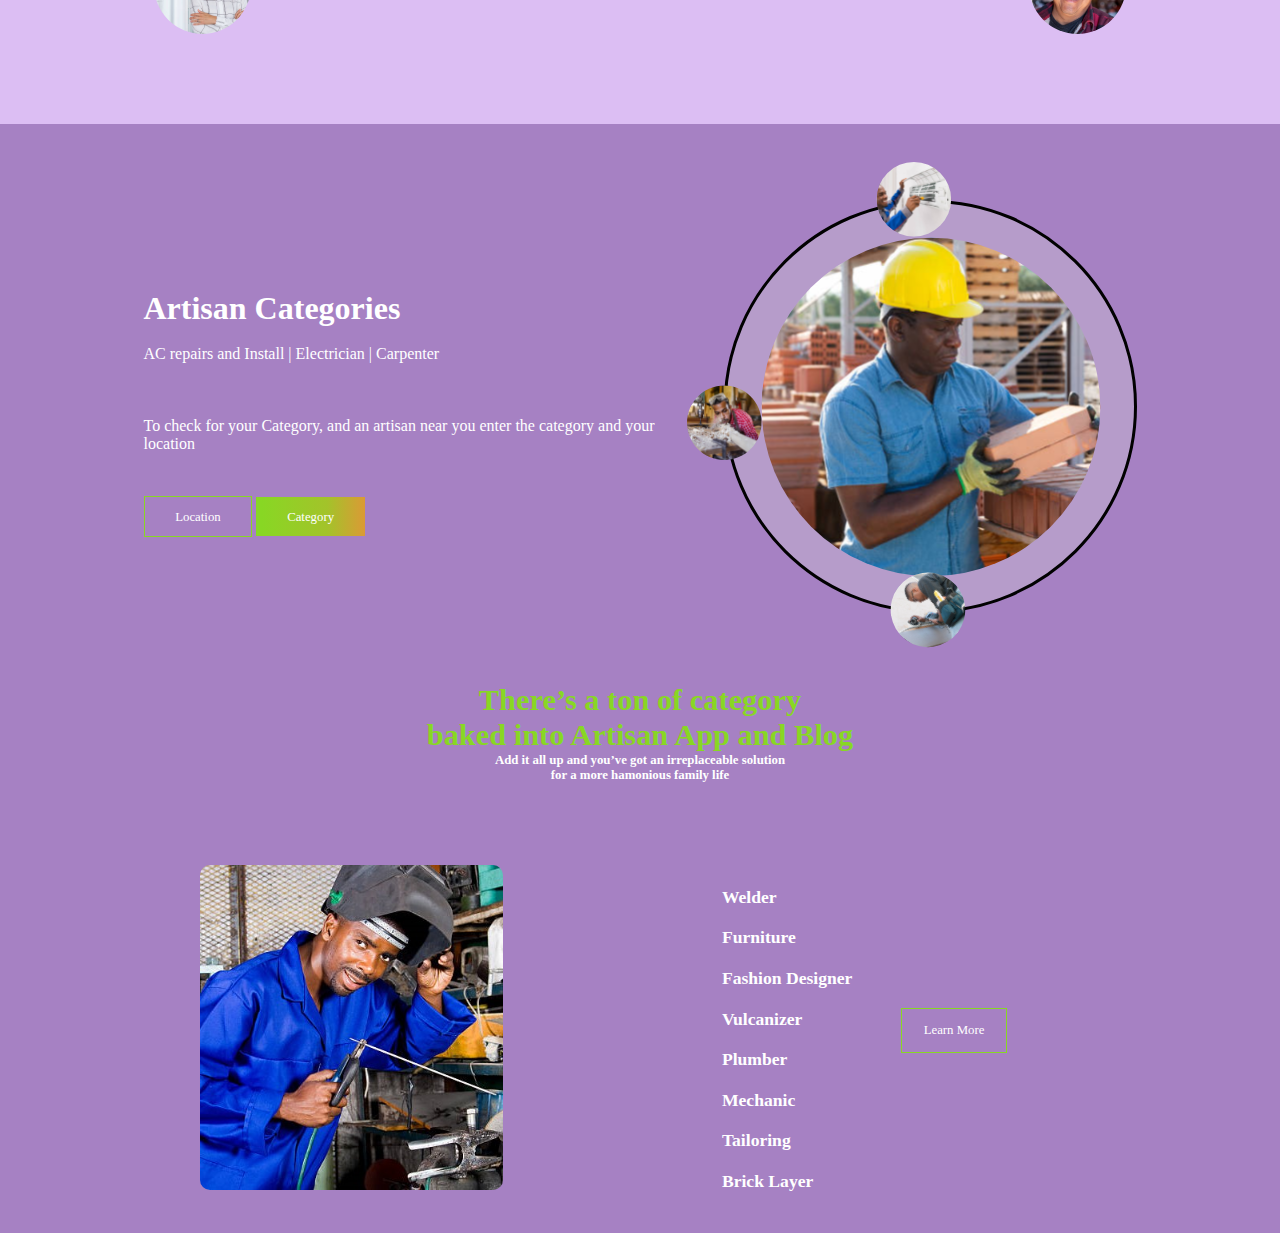
==== commit 332c6d8a: "Finished with the category section" ====
--- a/index.html
+++ b/index.html
@@ -185,7 +185,7 @@
                 <h1>Actually Swift Response You <br>Can't Get Anywhere</h1>
                 <p>Artisan is truly an all-rounder and offers more than any
                     other app i’ve checked</p> <br>
-                    <p>- Kofoworola Olaosebikan</p>
+                <p>- Kofoworola Olaosebikan</p>
             </div>
             <img src="images\ellipse14.svg" alt="image" id="ref4">
         </div>
@@ -194,6 +194,86 @@
             <img src="images\ellipse15.svg" alt="image" id="ref6">
         </div>
     </section>
+    <section class="category">
+        <div class="categoryTop">
+            <div class="topCatText">
+                <h1>Artisan Categories</h1><br>
+                <p>AC repairs and Install | Electrician | Carpenter</p> <br><br><br>
+                <p>To check for your Category, and an artisan near you
+                    enter the category and your location</p> <br><br><br>
+                    <div class="catButtons">
+                        <a href="#" class="butBorder">Location</a>
+                        <a href="#" class="butBackground">Category</a>
+                    </div>
+            </div>
+            <div class="topCatImg">
+                <svg class="eng" width="450" height="486" viewBox="0 0 450 486" fill="none"
+                    xmlns="http://www.w3.org/2000/svg" xmlns:xlink="http://www.w3.org/1999/xlink">
+                    <path
+                        d="M448.5 244.378C448.5 357.589 356.643 449.368 243.329 449.368C130.014 449.368 38.1573 357.589 38.1573 244.378C38.1573 131.166 130.014 39.3881 243.329 39.3881C356.643 39.3881 448.5 131.166 448.5 244.378Z"
+                        fill="#D9D9D9" fill-opacity="0.3" stroke="#010101" stroke-width="3" />
+                    <ellipse cx="243.961" cy="245.009" rx="169.382" ry="169.233" fill="url(#pattern0)" />
+                    <path
+                        d="M74.5786 260.796C74.5786 281.372 57.8836 298.053 37.2893 298.053C16.695 298.053 0 281.372 0 260.796C0 240.22 16.695 223.54 37.2893 223.54C57.8836 223.54 74.5786 240.22 74.5786 260.796Z"
+                        fill="url(#pattern1)" />
+                    <ellipse cx="226.896" cy="37.2566" rx="37.2893" ry="37.2566" fill="url(#pattern2)" />
+                    <ellipse rx="37.2683" ry="37.2776"
+                        transform="matrix(0.59789 -0.801579 0.802081 0.597215 240.954 447.864)" fill="url(#pattern3)" />
+                    <defs>
+                        <pattern id="pattern0" patternContentUnits="objectBoundingBox" width="1" height="1">
+                            <use xlink:href="#image0_0_1"
+                                transform="translate(-0.285942) scale(0.00256844 0.00257069)" />
+                        </pattern>
+                        <pattern id="pattern1" patternContentUnits="objectBoundingBox" width="1" height="1">
+                            <use xlink:href="#image1_0_1"
+                                transform="translate(-0.247509) scale(0.00244284 0.00244499)" />
+                        </pattern>
+                        <pattern id="pattern2" patternContentUnits="objectBoundingBox" width="1" height="1">
+                            <use xlink:href="#image2_0_1"
+                                transform="translate(-0.249341) scale(0.00244883 0.00245098)" />
+                        </pattern>
+                        <pattern id="pattern3" patternContentUnits="objectBoundingBox" width="1" height="1">
+                            <use xlink:href="#image3_0_1" transform="translate(-0.253884) scale(0.00246367)" />
+                        </pattern>
+                        <image id="image0_0_1" width="612" height="389"
+                            xlink:href="[data-uri]" />
+                        <image id="image1_0_1" width="612" height="409"
+                            xlink:href="[data-uri]" />
+                        <image id="image2_0_1" width="612" height="408"
+                            xlink:href="[data-uri]" />
+                        <image id="image3_0_1" width="612" height="406"
+                            xlink:href="[data-uri]" />
+                    </defs>
+                </svg>
+            </div>
+        </div>
+        <div class="categoryMiddle">
+            <h1>There’s a ton of category <br>baked into Artisan App and Blog</h1>
+            <p>Add it all up and you’ve got an irreplaceable solution <br>
+                for a more hamonious family life</p>
+        </div>
+        <div class="categoryBottom">
+            <div class="catButImg">
+                <img src="images\welder4.jpg" alt="image">
+            </div>
+            <div class="catTxtBtn">
+                <div class="cats">
+                    <h3>Welder</h3>
+                    <h3>Furniture</h3>
+                    <h3>Fashion Designer</h3>
+                    <h3>Vulcanizer</h3>
+                    <h3>Plumber</h3>
+                    <h3>Mechanic</h3>
+                    <h3>Tailoring</h3>
+                    <h3>Brick Layer</h3>
+                </div>
+                <div class="catButBtn">
+                    <a href="#" class="butBtn">Learn More</a>
+                </div>
+            </div>
+            
+        </div>
+    </section>
 </body>
 
 </html>--- a/style.css
+++ b/style.css
@@ -1,4 +1,4 @@
-/*--- 01 TYPOGRAPHY SYSTEM
+/*--- 01 TYPOGRAPHY SYSTEM - Camel Casing
 
 - Font sizes (px):
 10 / 12 / 14 / 16 / 18 / 20 / 24 / 30 / 36 / 44 / 52 / 62 / 74 / 86 / 98
@@ -340,9 +340,9 @@
     display: flex;
     flex-direction: column;
     justify-content: space-around;
-    margin: 3% 10%;
+    /* margin: 3% 10%; */
     background-color: #DCBEF3;
-    padding: 5% 12%;
+    padding: 7% 12%;
 }
 .topRate {
     display: flex;
@@ -386,4 +386,89 @@
 }
 .bottomRate img {
     width: 10%;
+}
+
+
+/****************************/
+/* CATEGORY SECTION */
+/****************************/
+.category {
+    background-color: #A681C3;
+    padding: 3% 10%;
+    display: flex;
+    flex-direction: column;
+    justify-content: space-between;
+}
+.categoryTop {
+    display: flex;
+    justify-content: space-around;
+    align-items: center;
+}
+.topCatText {
+    width: 50%;
+    color: white;
+}
+.butBorder {
+    border: 1px solid #88D724;
+    padding: 2.5% 6%;
+    font-size: 80%;
+    text-decoration: none;
+    color: white;
+}
+.butBackground {
+    background: linear-gradient(90deg, #88D724 5%, #A3C32A 65.25%, #E39437 105.11%);
+    padding: 2.5% 6%;
+    font-size: 80%;
+    color: white;
+    text-decoration: none;
+}
+.categoryMiddle {
+    margin: 3% 0% 8% 0%;
+}
+.categoryMiddle h1 {
+    color: #88D724;
+    font-size: 190%;
+    text-align: center;
+    font-weight: 700;
+}
+.categoryMiddle p {
+    text-align: center;
+    font-weight: 700;
+    color: white;
+    font-size: 80%;
+}
+.categoryBottom {
+    display: flex;
+    justify-content: space-around;
+    align-items: center;
+}
+.categoryBottom img {
+    width: 80%;
+    border-radius: 10px;
+    -webkit-border-radius: 10px;
+    -moz-border-radius: 10px;
+    -ms-border-radius: 10px;
+    -o-border-radius: 10px;
+}
+
+.cats h3 {
+    margin-top: 15%;
+    color: white;
+    font-size: 110%;
+}
+.catTxtBtn {
+    display: flex;
+    justify-content: space-between;
+    align-items: center;
+    width: 35%;
+} 
+.catButBtn {
+    width: 50%;
+}
+.butBtn {
+    border: 1px solid #88D724;
+    padding: 8% 12%;
+    font-size: 80%;
+    text-decoration: none;
+    color: white;
 }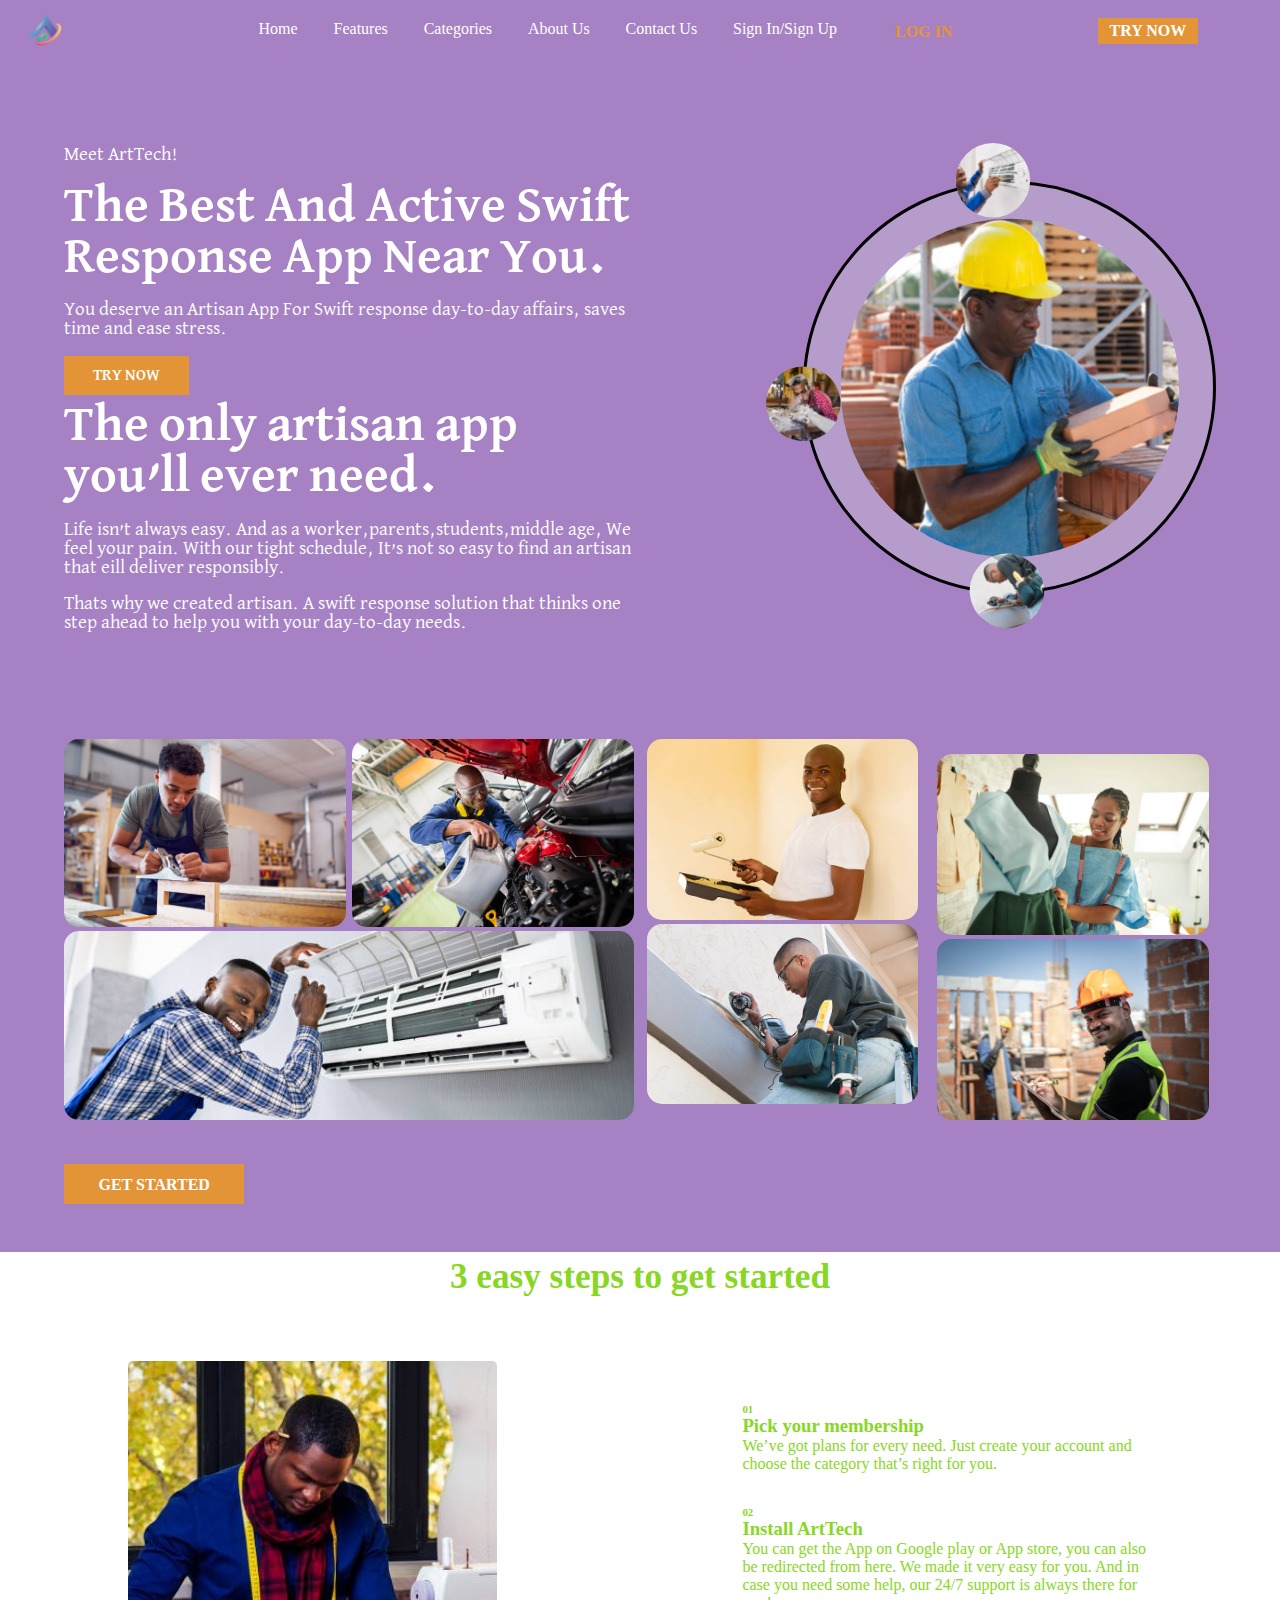
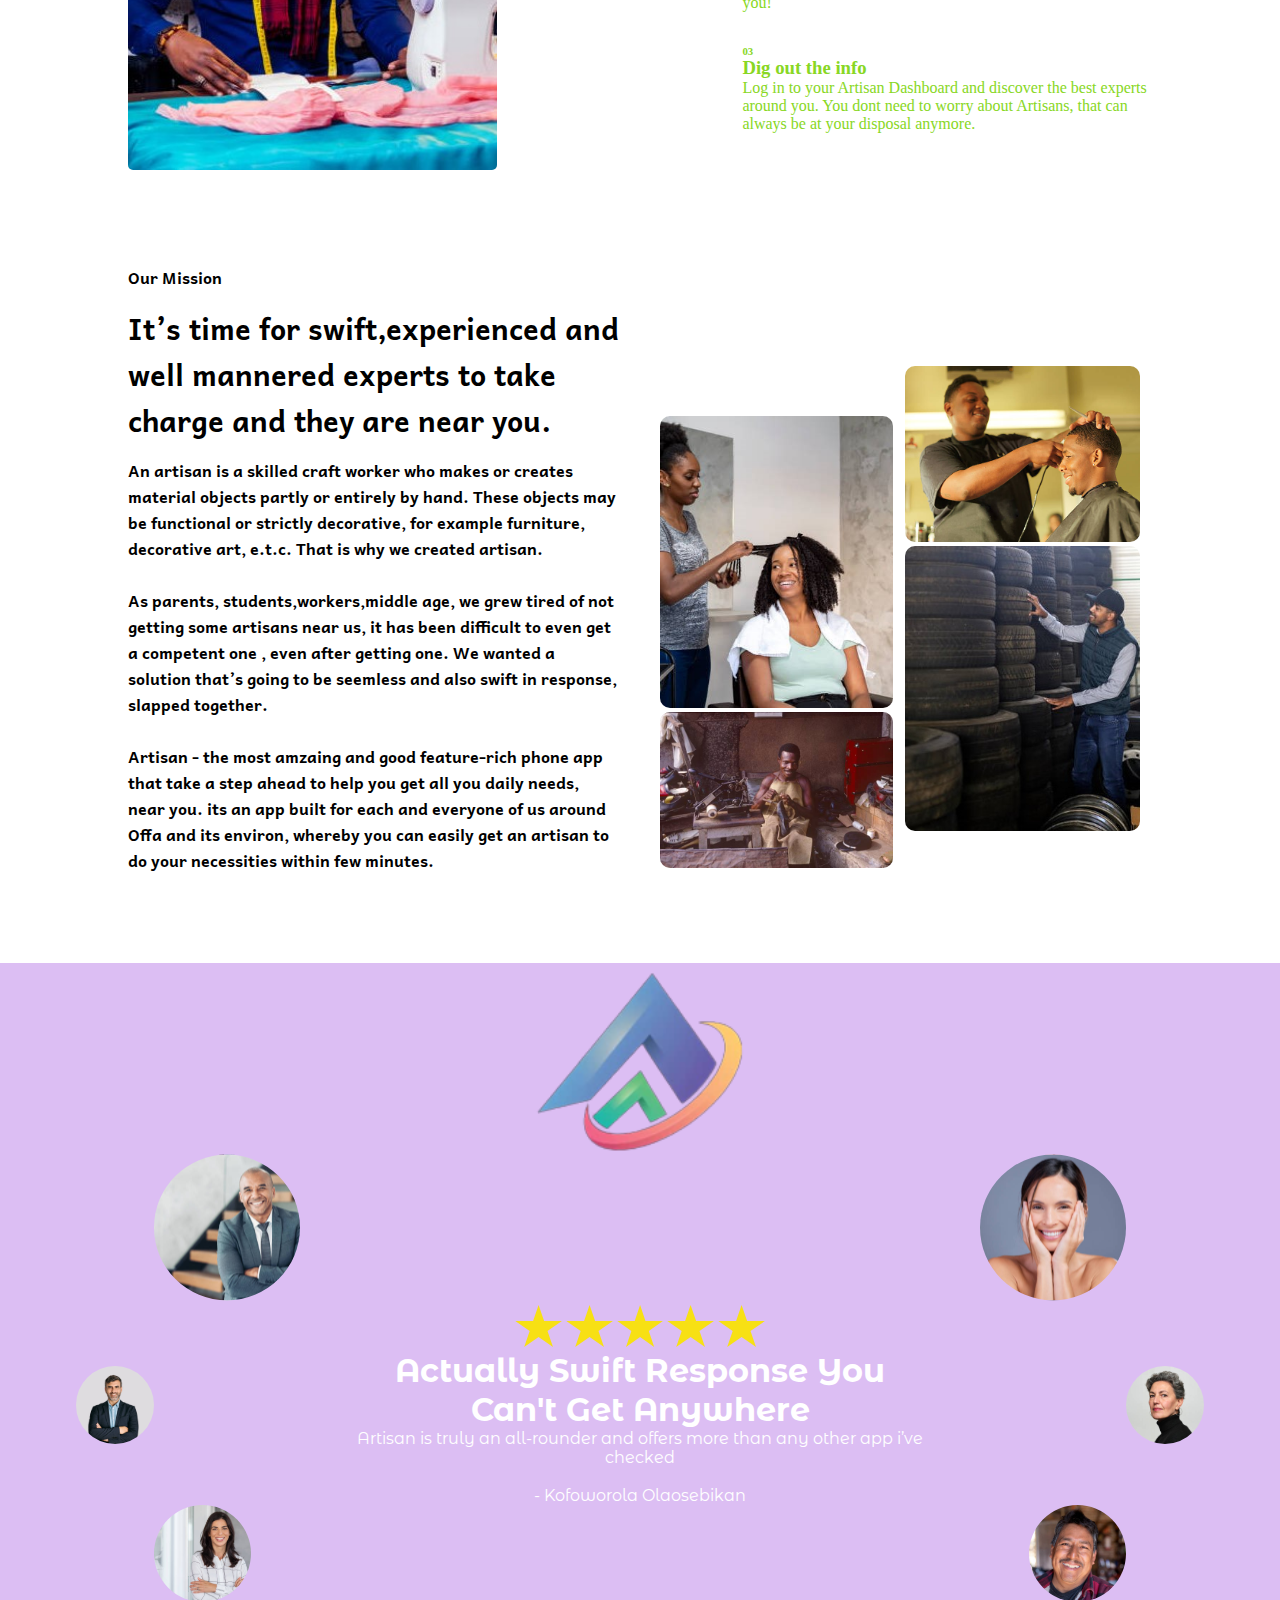
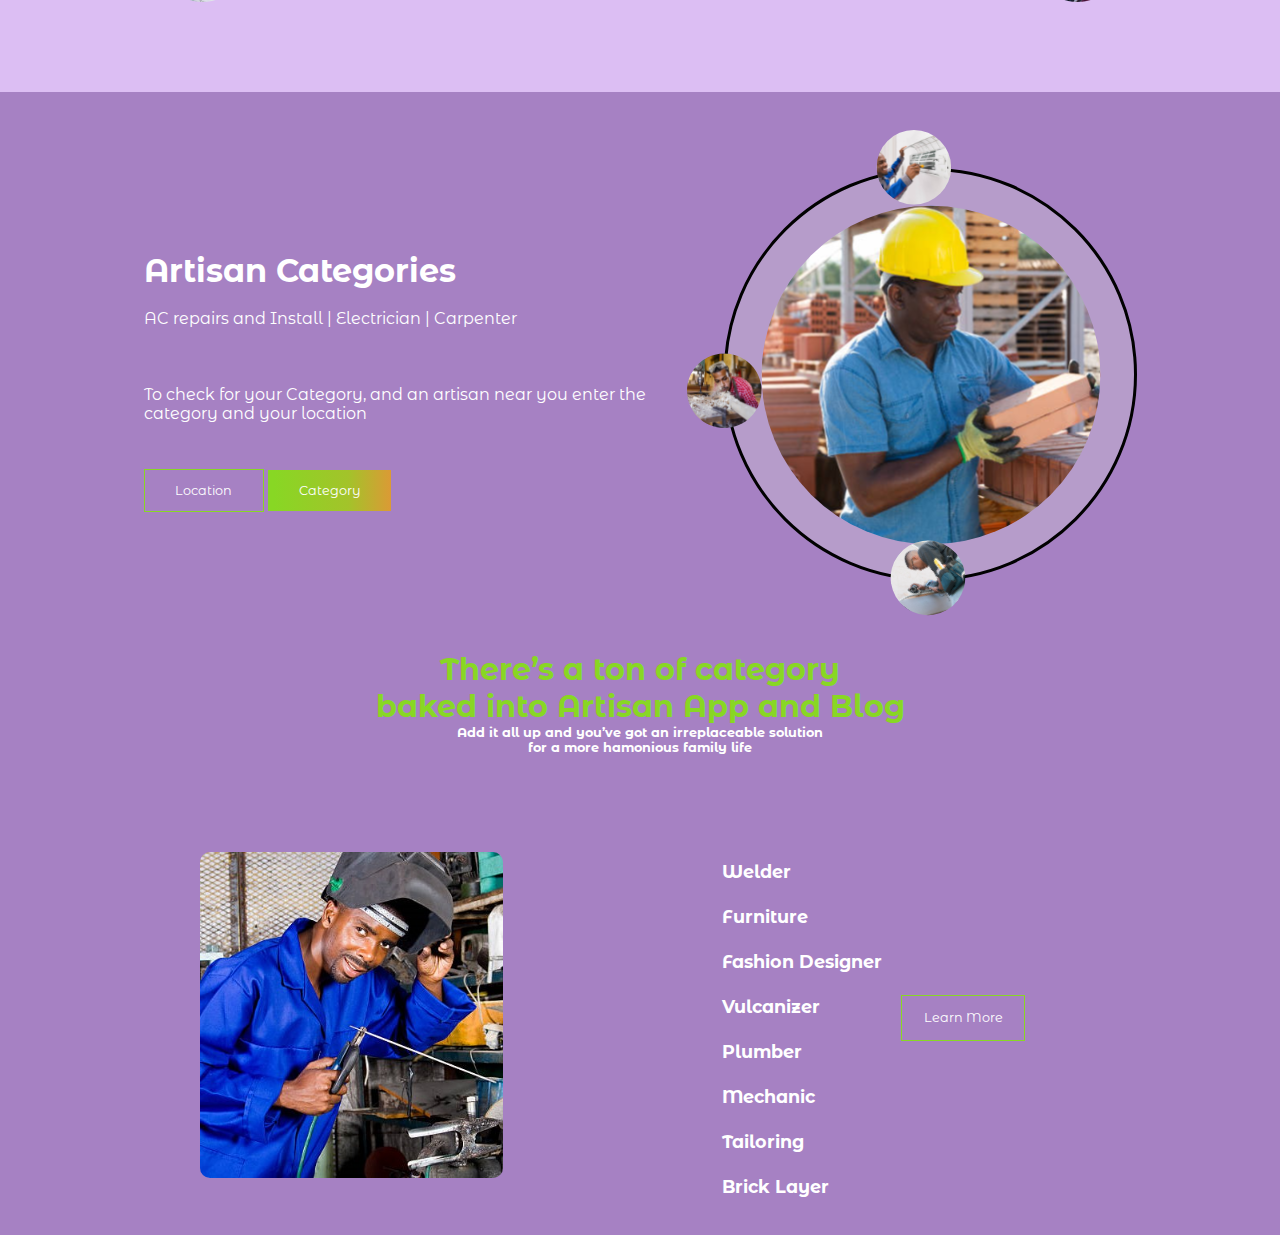
==== commit 7e63d942: "Worked on the fonts" ====
--- a/index.html
+++ b/index.html
@@ -9,6 +9,8 @@
     <link rel="preconnect" href="https://fonts.googleapis.com">
     <link rel="preconnect" href="https://fonts.gstatic.com" crossorigin>
     <link href="https://fonts.googleapis.com/css2?family=Andika&display=swap" rel="stylesheet">
+    <link href="https://fonts.googleapis.com/css2?family=Montserrat+Alternates&display=swap" rel="stylesheet">
+    <link href="https://fonts.googleapis.com/css2?family=David+Libre&display=swap" rel="stylesheet">
     <link rel="stylesheet" href="style.css">
 </head>
 
--- a/style.css
+++ b/style.css
@@ -78,9 +78,37 @@
     
 }
 .middleNav a {
-    color: white;
     text-decoration: none;
-}
+    color: rgba(255,255,255,1);
+    display: inline-block;
+    position: relative;
+    padding-bottom: 1%;
+}
+.middleNav a:after {
+    content: '';
+    position: absolute;
+    width: 100%;
+    transform: scaleX(0);
+    height: 2px;
+    bottom: 0;
+    left: 0;
+    background-color: white;
+    transform-origin: bottom right;
+    transition: transform 0.3s ease-out;
+    -webkit-transition: transform 0.3s ease-out;
+    -moz-transition: transform 0.3s ease-out;
+    -ms-transition: transform 0.3s ease-out;
+    -o-transition: transform 0.3s ease-out;
+}
+.middleNav a:hover:after {
+    transform: scaleX(1);
+    transform-origin: bottom left;
+
+}
+.middleNav a:hover {
+    color: black;
+}
+
 .rightNav {
     width: 30%;
     display: flex;
@@ -91,6 +119,13 @@
 }
 .rn2 {
     width: 40%;
+}
+.rn2 {
+    transition: .6s;
+    -webkit-transition: .6s;
+    -moz-transition: .6s;
+    -ms-transition: .6s;
+    -o-transition: .6s;
 }
 .rightNav a {
     color: #E39437;
@@ -103,6 +138,15 @@
     background-color: #E39437;
     color: white;
     padding: 3% 8%;
+    
+}
+.rn2:hover, .try:hover, .start:hover {
+    transform: scale(1.05);
+    -webkit-transform: scale(1.05);
+    -moz-transform: scale(1.05);
+    -ms-transform: scale(1.05);
+    -o-transform: scale(1.05);
+    /* color: rgb(255, 255, 255, 0.8); */
 }
 
 /****************************/
@@ -117,6 +161,7 @@
     /* font-size: 200%; */
     padding: 5% 5%;
     background: #A681C3;
+    font-family: 'David Libre', serif;
 }
 .heroText {
     width: 50%;
@@ -138,6 +183,11 @@
 }
 .try {
     margin-top: 5%;
+    transition: .6s;
+    -webkit-transition: .6s;
+    -moz-transition: .6s;
+    -ms-transition: .6s;
+    -o-transition: .6s;
 }
 .tryNow {
     /* margin: 3% 0%; */
@@ -158,6 +208,7 @@
     padding: 2% 5% 10% 5%;
     /* margin: -2% 5% 2% 5%; */
     background: #A681C3;
+    font-family: 'David Libre', serif;
 }
 .gallery img {
     border-radius: 15px;
@@ -165,6 +216,20 @@
     -moz-border-radius: 15px;
     -ms-border-radius: 15px;
     -o-border-radius: 15px;
+    transition: 0.5s;
+    -webkit-transition: 0.5s;
+    -moz-transition: 0.5s;
+    -ms-transition: 0.5s;
+    -o-transition: 0.5s;
+}
+.gallery img:hover {
+    transform: scale(1.03);
+    box-shadow: 0 0rem 3.2rem 1.2rem rgba(136, 215, 36, 0.145);
+    cursor: pointer;
+    -webkit-transform: scale(1.03);
+    -moz-transform: scale(1.03);
+    -ms-transform: scale(1.03);
+    -o-transform: scale(1.03);
 }
 .firstGal {
     display: flex;
@@ -191,7 +256,7 @@
     align-self: flex-start;
     align-items: center;
 }
-.up3 {
+.up3, .up4, .up5 {
     width: 95%;
 
 }
@@ -220,6 +285,11 @@
 }
 .start {
     margin: -6% 5% 4% 5%;
+    transition: .6s;
+    -webkit-transition: .6s;
+    -moz-transition: .6s;
+    -ms-transition: .6s;
+    -o-transition: .6s;
 }
 .startNow {
     background-color: #E39437;
@@ -235,7 +305,7 @@
 
 .steps h1 {
     font-size: 220%;
-    color: #88D724;
+    color: rgb(136, 215, 36);
     text-align: center;
     margin: 5% 0%;
 }
@@ -266,6 +336,21 @@
 .stepImg img {
     animation: move 1.4s infinite ease-in-out alternate;
     -webkit-animation: move 1.4s infinite ease-in-out alternate;
+    border-radius: 5px;
+    -webkit-border-radius: 5px;
+    -moz-border-radius: 5px;
+    -ms-border-radius: 5px;
+    -o-border-radius: 5px;
+    transition: 0.2s;
+    -webkit-transition: 0.2s;
+    -moz-transition: 0.2s;
+    -ms-transition: 0.2s;
+    -o-transition: 0.2s;
+}
+.stepImg img:hover {
+    transform: scale(1.1);
+  box-shadow: 0 0rem 3.2rem 1.2rem rgba(0, 0, 0, 0.145);
+  cursor: pointer;
 }
 
 
@@ -297,8 +382,20 @@
 .missionImages {
     display: flex;
     width: 48%;
-    /* align-self: flex-end; */
-    justify-content: space-between;
+    /*align-self: flex-end;
+    */justify-content: space-between;
+
+}
+.missionImages img {
+    transition: .3s;
+    -webkit-transition: .3s;
+    -moz-transition: .3s;
+    -ms-transition: .3s;
+    -o-transition: .3s;
+}
+.missionImages img:hover {
+    box-shadow: 0 0rem 3.2rem 1.2rem rgba(0, 0, 0, 0.2);
+    cursor: pointer;
 }
 
 .firstImg img, .secondImg img {
@@ -340,9 +437,25 @@
     display: flex;
     flex-direction: column;
     justify-content: space-around;
-    /* margin: 3% 10%; */
-    background-color: #DCBEF3;
+    /*margin: 3% 10%;
+    */background-color: #DCBEF3;
     padding: 7% 12%;
+    font-family: 'Montserrat Alternates', sans-serif;
+}
+.rating img {
+    transition: .5s;
+    -webkit-transition: .5s;
+    -moz-transition: .5s;
+    -ms-transition: .5s;
+    -o-transition: .5s;
+}
+.rating img:hover {
+    transform: scale(1.05);
+    cursor: pointer;
+    -webkit-transform: scale(1.05);
+    -moz-transform: scale(1.05);
+    -ms-transform: scale(1.05);
+    -o-transform: scale(1.05);
 }
 .topRate {
     display: flex;
@@ -398,6 +511,7 @@
     display: flex;
     flex-direction: column;
     justify-content: space-between;
+    font-family: 'Montserrat Alternates', sans-serif;
 }
 .categoryTop {
     display: flex;
@@ -415,12 +529,19 @@
     text-decoration: none;
     color: white;
 }
+.butBorder:hover, .butBtn:hover {
+    background: linear-gradient(90deg, #88D724 5%, #A3C32A 65.25%, #E39437 105.11%);
+}
 .butBackground {
     background: linear-gradient(90deg, #88D724 5%, #A3C32A 65.25%, #E39437 105.11%);
     padding: 2.5% 6%;
     font-size: 80%;
     color: white;
     text-decoration: none;
+}
+.butBackground:hover {
+    background: #A681C3;
+    border: 1px solid #88D724;
 }
 .categoryMiddle {
     margin: 3% 0% 8% 0%;
@@ -471,4 +592,20 @@
     font-size: 80%;
     text-decoration: none;
     color: white;
+}
+.catButImg img {
+    transition: 1s;
+    -webkit-transition: 1s;
+    -moz-transition: 1s;
+    -ms-transition: 1s;
+    -o-transition: 1s;
+}
+.catButImg img:hover {
+    transform: scale(1.1);
+    -webkit-transform: scale(1.1);
+    -moz-transform: scale(1.1);
+    -ms-transform: scale(1.1);
+    -o-transform: scale(1.1);
+    cursor: pointer;
+    box-shadow: 0 0rem 3.2rem 1.2rem rgba(0, 0, 0, 0.2);
 }